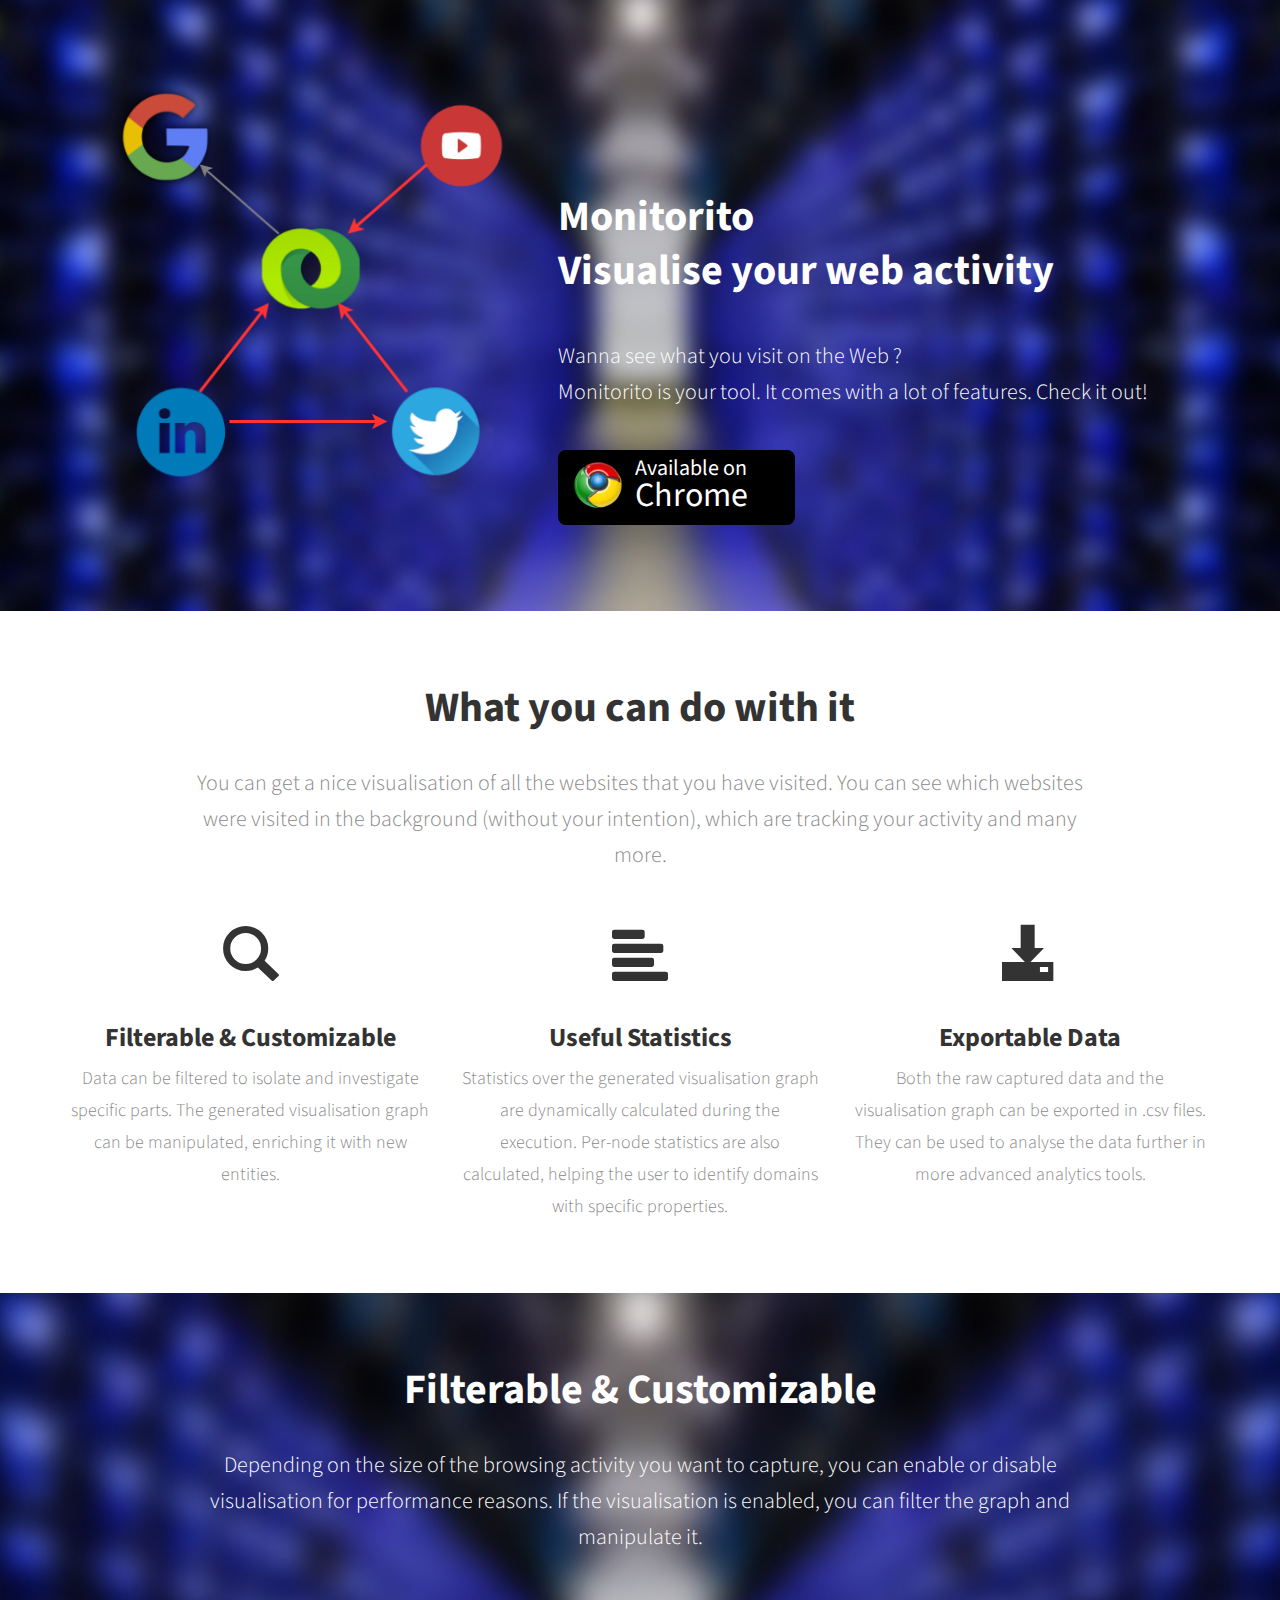
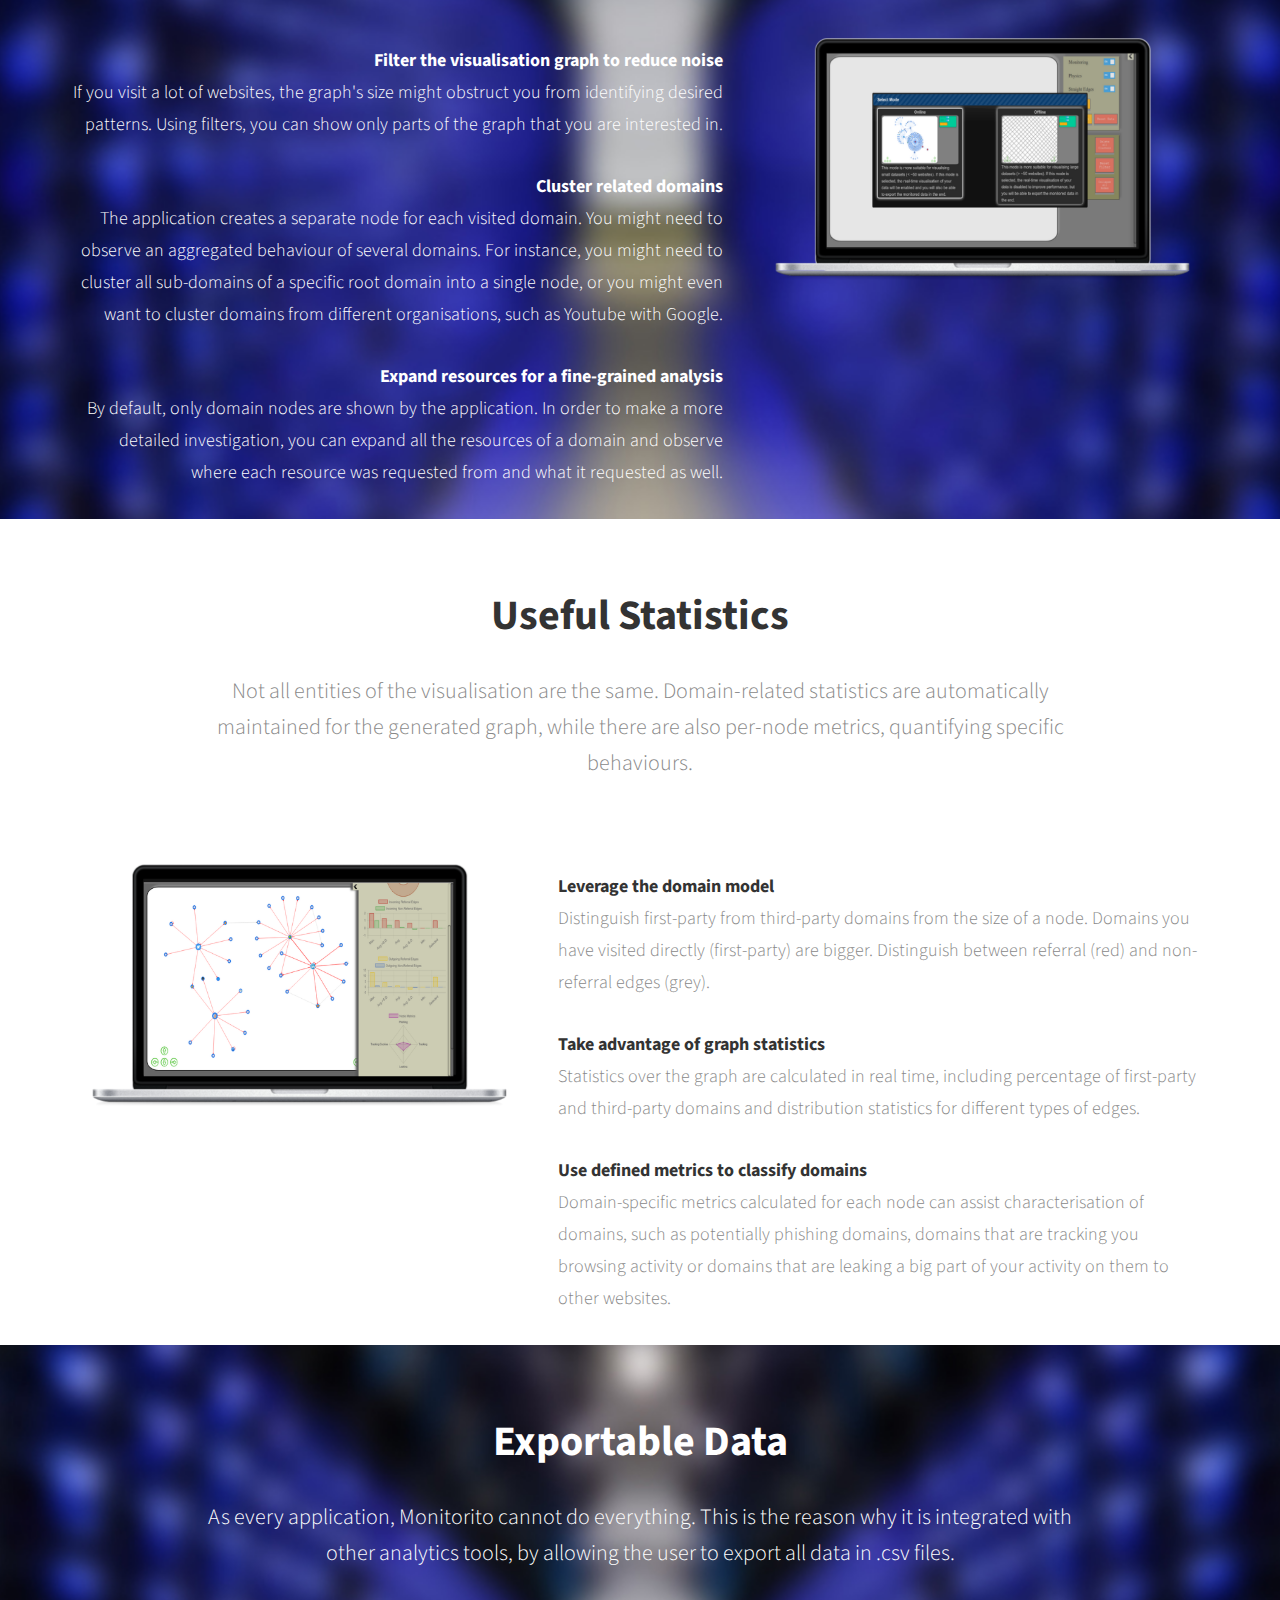
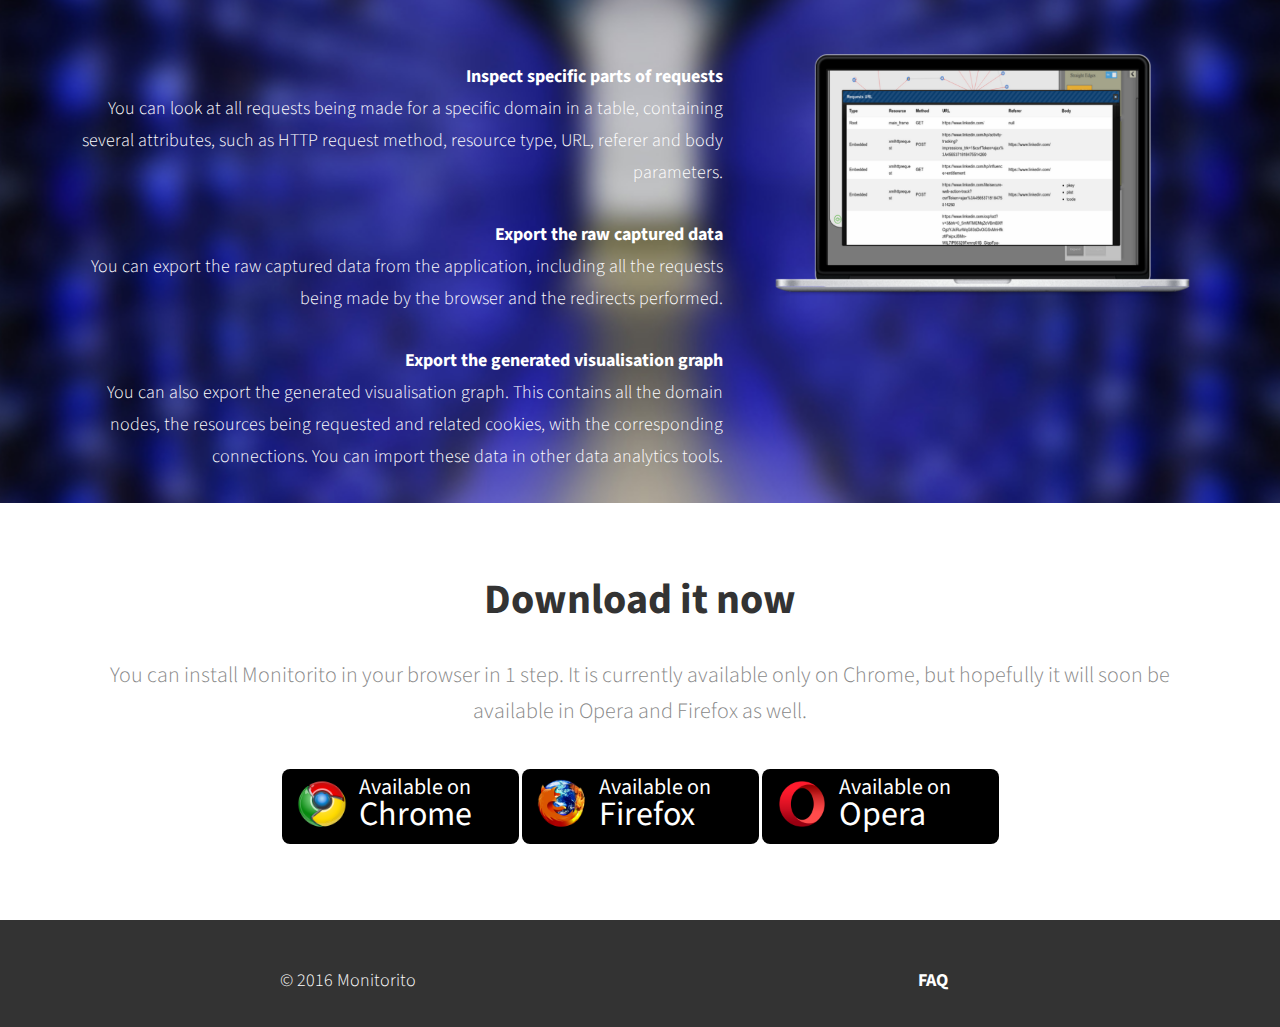
==== index.html @ 59b2a0a4 "Added firefox link and more FAQs" ====
<!DOCTYPE html>
<html lang="en">

    <head>

        <meta charset="utf-8">
        <meta http-equiv="X-UA-Compatible" content="IE=edge">
        <meta name="viewport" content="width=device-width, initial-scale=1">
        <title>Monitorito - Visualise your web activity</title>

        <!-- CSS -->
        <link rel="stylesheet" href="https://fonts.googleapis.com/css?family=Source+Sans+Pro:300,400,700,300italic,400italic,700italic">
        <link rel="stylesheet" href="assets/bootstrap/css/bootstrap.min.css">
        <link rel="stylesheet" href="assets/font-awesome/css/font-awesome.min.css">
        <link rel="stylesheet" href="assets/css/buttons.css">
        <link rel="stylesheet" href="assets/css/style.css">
        <link rel="stylesheet" href="assets/css/media-queries.css">

        <!-- HTML5 Shim and Respond.js IE8 support of HTML5 elements and media queries -->
        <!-- WARNING: Respond.js doesn't work if you view the page via file:// -->
        <!--[if lt IE 9]>
            <script src="https://oss.maxcdn.com/libs/html5shiv/3.7.0/html5shiv.js"></script>
            <script src="https://oss.maxcdn.com/libs/respond.js/1.4.2/respond.min.js"></script>
        <![endif]-->

        <!-- Favicon and touch icons -->
        <link rel="shortcut icon" href="assets/ico/favicon.png">
        <link rel="apple-touch-icon-precomposed" sizes="144x144" href="assets/ico/apple-touch-icon-144-precomposed.png">
        <link rel="apple-touch-icon-precomposed" sizes="114x114" href="assets/ico/apple-touch-icon-114-precomposed.png">
        <link rel="apple-touch-icon-precomposed" sizes="72x72" href="assets/ico/apple-touch-icon-72-precomposed.png">
        <link rel="apple-touch-icon-precomposed" href="assets/ico/apple-touch-icon-57-precomposed.png">

    </head>

    <body>
        <div class="top-content">
            <div class="inner-bg">
                <div class="container">
                    <div class="row">
                    	<div class="col-sm-5 phone">
                        	<img src="assets/img/graph.png" alt="">
                        </div>
                        <div class="col-sm-7 text">
                            <h1>Monitorito<br>Visualise your web activity</h1>
                            <div class="description">
                            	Wanna see what you visit on the Web ? <br> 
                            	Monitorito is your tool. It comes with a lot of features. Check it out!
                            </div>
                            <div class="top-button">
                            	<a class="button-1" href="https://chrome.google.com/webstore/detail/monitorito/cpnoiekgkadngaefmiiomndachemdcde">
                            		<span class="button-1-left browser-img">
                            			<img src="assets/img/chrome.png"></img>
                            		</span>
                            		<span class="button-1-right">
                            			<span class="button-1-right-top">Available on</span>
                            			<span class="button-1-right-bottom">Chrome</span>
                            		</span>
                            	</a>
                            </div>
                        </div>
                    </div>
                </div>
            </div>
        </div>
        
        <div class="features-container">
	        <div class="container">
	            <div class="row">
	                <div class="col-sm-12 features">
	                    <h2>What you can do with it</h2>
	                    <p>
	                    	You can get a nice visualisation of all the websites that you have visited. You can see which websites were visited in the background (without your intention), which are tracking your activity and many more. 
	                    </p>
	                </div>
	            </div>
	            <div class="row">
	                <div class="col-sm-4 features-box-1">
	                	<div class="features-box-1-icon">
	                		<i class="glyphicon glyphicon-search"></i>
	                	</div>
	                    <h3>Filterable &amp; Customizable</h3>
	                    <p>
	                    	Data can be filtered to isolate and investigate specific parts. The generated visualisation graph can be manipulated, enriching it with new entities.
	                    </p>
	                </div>
	                <div class="col-sm-4 features-box-1">
	                	<div class="features-box-1-icon">
	                		<i class="glyphicon glyphicon-align-left"></i>
	                	</div>
	                    <h3>Useful Statistics</h3>
	                    <p>
	                    	Statistics over the generated visualisation graph are dynamically calculated during the execution. Per-node statistics are also calculated, helping the user to identify domains with specific properties.
	                    </p>
	                </div>
	                <div class="col-sm-4 features-box-1">
	                	<div class="features-box-1-icon">
	                		<i class="glyphicon glyphicon-download-alt"></i>
	                	</div>
	                    <h3>Exportable Data</h3>
	                    <p>
	                    	Both the raw captured data and the visualisation graph can be exported in .csv files. They can be used to analyse the data further in more advanced analytics tools.
	                    </p>
	                </div>
	            </div>
	        </div>
        </div>
        
        <div class="single-feature-container single-feature-bg">
	        <div class="container">
	            <div class="row">
	                <div class="col-sm-12 single-feature-text">
	                    <h2>Filterable &amp; Customizable</h2>
	                    <p>
	                    	Depending on the size of the browsing activity you want to capture, you can enable or disable visualisation for performance reasons. If the visualisation is enabled, you can filter the graph and manipulate it.
	                    </p>
	                </div>
	            </div>
	            <div class="row">
	            	<div class="col-sm-7 single-feature-img-description">
	                    <p>
	                    	<strong>Filter the visualisation graph to reduce noise</strong> <br>
	                    	If you visit a lot of websites, the graph's size might obstruct you from identifying desired patterns. Using filters, you can show only parts of the graph that you are interested in.
	                    </p>
	                    <p>
	                    	<strong>Cluster related domains</strong> <br>
	                    	The application creates a separate node for each visited domain. You might need to observe an aggregated behaviour of several domains. For instance, you might need to cluster all sub-domains of a specific root domain into a single node, or you might even want to cluster domains from different organisations, such as Youtube with Google. 
	                    </p>
	                    <p>
	                    	<strong>Expand resources for a fine-grained analysis</strong> <br>
	                    	By default, only domain nodes are shown by the application. In order to make a more detailed investigation, you can expand all the resources of a domain and observe where each resource was requested from and what it requested as well.
	                    </p>
	                </div>
	                <div class="col-sm-5 single-feature-img">
	                    <img src="assets/img/photo1.png" alt="">
	                </div>
	            </div>
	        </div>
        </div>
        
        <div class="single-feature-container single-feature-no-bg">
	        <div class="container">
	            <div class="row">
	                <div class="col-sm-12 single-feature-text">
	                    <h2>Useful Statistics</h2>
	                    <p>
	                    	Not all entities of the visualisation are the same. Domain-related statistics are automatically maintained for the generated graph, while there are also per-node metrics, quantifying specific behaviours.
	                    </p>
	                </div>
	            </div>
	            <div class="row">
	                <div class="col-sm-5 single-feature-img">
	                    <img src="assets/img/photo2.png" alt="">
	                </div>
	                <div class="col-sm-7 single-feature-img-description">
	                    <p>
	                    	<strong>Leverage the domain model</strong> <br>
	                    	Distinguish first-party from third-party domains from the size of a node. Domains you have visited directly (first-party) are bigger. Distinguish between referral (red) and non-referral edges (grey).
	                    </p>
	                    <p>
	                    	<strong>Take advantage of graph statistics</strong> <br>
	                    	Statistics over the graph are calculated in real time, including percentage of first-party and third-party domains and distribution statistics for different types of edges.
	                    </p>
	                    <p>
	                    	<strong>Use defined metrics to classify domains</strong> <br>
	                    	Domain-specific metrics calculated for each node can assist characterisation of domains, such as potentially phishing domains, domains that are tracking you browsing activity or domains that are leaking a big part of your activity on them to other websites.
	                    </p>
	                </div>
	            </div>
	        </div>
        </div>
        
        <div class="single-feature-container single-feature-bg">
	        <div class="container">
	            <div class="row">
	                <div class="col-sm-12 single-feature-text">
	                    <h2>Exportable Data</h2>
	                    <p>
	                    	As every application, Monitorito cannot do everything. This is the reason why it is integrated with other analytics tools, by allowing the user to export all data in .csv files.
	                    </p>
	                </div>
	            </div>
	            <div class="row">
	            	<div class="col-sm-7 single-feature-img-description">
	                    <p>
	                    	<strong>Inspect specific parts of requests</strong> <br>
	                    	You can look at all requests being made for a specific domain in a table, containing several attributes, such as HTTP request method, resource type, URL, referer and body parameters.
	                    </p>
	                    <p>
	                    	<strong>Export the raw captured data</strong> <br>
	                    	You can export the raw captured data from the application, including all the requests being made by the browser and the redirects performed.
	                    </p>
	                    <p>
	                    	<strong>Export the generated visualisation graph</strong> <br>
	                    	You can also export the generated visualisation graph. This contains all the domain nodes, the resources being requested and related cookies, with the corresponding connections. You can import these data in other data analytics tools.
	                    </p>
	                </div>
	                <div class="col-sm-5 single-feature-img">
	                    <img src="assets/img/photo3.png" alt="">
	                </div>
	            </div>
	        </div>
        </div>
        
        <div class="call-to-action-container">
	        <div class="container">
	            <div class="row">
	                <div class="col-sm-12 call-to-action-text">
	                    <h2>Download it now</h2>
	                    <p>
	                    	You can install Monitorito in your browser in 1 step. It is currently available only on Chrome, but hopefully it will soon be available in Opera and Firefox as well.
	                    </p>
	                    <div class="call-to-action-button">
                            <a class="button-1" href="https://chrome.google.com/webstore/detail/monitorito/cpnoiekgkadngaefmiiomndachemdcde">
                            	<span class="button-1-left browser-img">
                            		<img src="assets/img/chrome.png"></img>
                            	</span>
                            	<span class="button-1-right">
                            		<span class="button-1-right-top">Available on</span>
                            		<span class="button-1-right-bottom">Chrome</span>
                            	</span>
                            </a>
                            <a class="button-1" href="https://addons.mozilla.org/en-US/firefox/addon/monitorito/">
                            	<span class="button-1-left browser-img">
                            		<img src="assets/img/firefox.png"></img>
                            	</span>
                            	<span class="button-1-right">
                            		<span class="button-1-right-top">Available on</span>
                            		<span class="button-1-right-bottom">Firefox</span>
                            	</span>
                            </a>
                            <a class="button-1" href="#">
                            	<span class="button-1-left browser-img">
                            		<img src="assets/img/opera.png"></img>
                            	</span>
                            	<span class="button-1-right">
                            		<span class="button-1-right-top">Available on</span>
                            		<span class="button-1-right-bottom">Opera</span>
                            	</span>
                            </a>
                        </div>
	                </div>
	            </div>
	        </div>
        </div>
        
        <footer>
	        <div class="container">
	            <div class="row">
	                <div class="col-sm-6">
	                    <div class="footer-copyright">
	                    	&copy; 2016 Monitorito
	                    </div>
	                </div>
	                <div class="col-sm-6">
	                    <div class="footer-copyright" id="faq">
	                    	<a href="faq.html">FAQ</a>
	                    </div>
	                </div>
	            </div>
	        </div>
        </footer>
        

        <script src="assets/js/jquery-2.1.1.js"></script>
        <script src="assets/js/jquery.backstretch.min.js"></script>
        <script src="assets/js/retina-1.1.0.min.js"></script>
        <script src="assets/js/scripts.js"></script>
    </body>
</html>
---- assets/css/buttons.css ----
.button-1 {
	display: inline-block;
	height: 75px;
	margin: 0;
    padding: 0 0 0 15px;
    background: #000;
    font-size: 22px;
    line-height: 22px;
    color: #fff;
    text-align: left;
    -moz-border-radius: 8px;
    -webkit-border-radius: 8px;
    border-radius: 8px;
}

.button-1:hover {
	background: #000;
	background: rgba(0, 0, 0, 0.5);
	color: #fff;
}

.button-1 .button-1-left {
	float: left;
}

.button-1 .button-1-left i {
	font-size: 75px;
	vertical-align: middle;
}

.button-1 .button-1-right {
	float: left;
	width: 160px;
	margin: 7px 0 0 12px;
}

.button-1 .button-1-right .button-1-right-top, 
.button-1 .button-1-right .button-1-right-bottom {
	float: left;
	width: 100%;
	font-weight: 400;
}

.button-1 .button-1-right .button-1-right-bottom {
	font-size: 34px;
	line-height: 34px;
}


/***** Social icons *****/

.social {
	display: inline-block;
	width: 42px;
	height: 42px;
	margin: 5px;
    padding: 11px 0 0 0;
    font-size: 20px;
    line-height: 20px;
    color: #fff;
    -moz-border-radius: 4px;
    -webkit-border-radius: 4px;
    border-radius: 4px;
}
.social:hover { color: #fff; background: #888; }

.social-facebook { background: #6686b7; }
.social-twitter { background: #54c0dd; }
.social-pinterest { background: #ff5e63; }

/*****	Misc  *****/

.browser-img {
	width: 50px;
	height: 50px;
	margin-top: 10px;
}
---- assets/css/style.css ----
body {
    background: #fff;
    font-family: 'Source Sans Pro', sans-serif;
    font-weight: 300;
}

strong { font-weight: 700; }

a, a:hover, a:focus {
	color: #888;
	text-decoration: none;
    -o-transition: all .3s;
    -moz-transition: all .3s;
    -webkit-transition: all .3s;
    -ms-transition: all .3s;
    transition: all .3s;
}

h1, h2 {
	margin-top: 10px;
	font-size: 42px;
    font-weight: 700;
    line-height: 54px;
}

img { max-width: 100%; }

::-moz-selection { background: #b44e4a; color: #fff; text-shadow: none; }
::selection { background: #b44e4a; color: #fff; text-shadow: none; }


/***** Top content *****/

.top-content {
    margin: 0 auto;
    text-align: left;
    color: #fff;
}

.inner-bg {
    padding: 80px 0;
}

.top-content .phone {
	text-align: center;
}

.top-content .text {
	padding-top: 100px;
}

.top-content .description {
	margin: 40px 0 10px 0;
    font-size: 22px;
    line-height: 36px;
}

.top-content .top-button {
	margin-top: 40px;
}


/***** Features *****/

.features-container {
    margin: 0 auto;
    padding-bottom: 60px;
    color: #888;
    text-align: center;
}

.features {
    margin-top: 60px;
    padding-bottom: 10px;
}

.features h2 {
    color: #333;
}

.features p {
	margin-top: 30px;
	padding: 0 120px;
    font-size: 22px;
    line-height: 36px;
}

.features-box-1 {
	margin-top: 30px;
}

.features-box-1 h3 {
	font-size: 26px;
    font-weight: 700;
    color: #333;
    line-height: 30px;
}

.features-box-1 p {
	font-size: 18px;
    line-height: 32px;
}

.features-box-1 .features-box-1-icon {
    margin: 0 auto;
    font-size: 56px;
    color: #333;
}


/***** Single feature *****/

.single-feature-container {
    margin: 0 auto;
    text-align: center;
}

.single-feature-text {
    margin-top: 60px;
    padding-bottom: 10px;
}

.single-feature-text p {
	margin-top: 30px;
	padding: 0 120px;
    font-size: 22px;
    line-height: 36px;
}

.single-feature-img {
	margin-top: 30px;
}

.single-feature-img-description {
	margin-top: 70px;
	font-size: 18px;
    line-height: 32px;
	text-align: right;
}

.single-feature-img-description p {
	margin-bottom: 30px;
}

.single-feature-bg {
	color: #fff;
}

.single-feature-no-bg {
	color: #888;
}

.single-feature-no-bg h2 {
	color: #333;
}

.single-feature-no-bg .single-feature-img-description {
	text-align: left;
}

.single-feature-no-bg .single-feature-img-description strong { color: #333; }


/***** Call to action *****/

.call-to-action-container {
    margin: 0 auto;
    padding-bottom: 60px;
    color: #888;
    text-align: center;
}

.call-to-action-text {
    margin-top: 60px;
    padding-bottom: 10px;
}

.call-to-action-text h2 {
	color: #333;
}

.call-to-action-text p {
	margin-top: 30px;
    font-size: 22px;
    line-height: 36px;
}

.call-to-action-button {
	margin-top: 40px;
}


/***** Footer *****/

footer {
	padding: 30px 0;
	background: #333;
	text-align: center;
}

.footer-copyright {
	margin: 15px 0 0 0;
	font-size: 18px;
    line-height: 32px;
    color: #fff;
}

.footer-copyright a {
	color: #fff;
	border-bottom: 1px dashed #eee;
}
.footer-copyright a:hover { border: 0; }

#faq{
	color: white;
	font-weight:bold;
}

#faq a {
	border: 0px;
}
---- assets/css/media-queries.css ----
@media (min-width: 992px) and (max-width: 1199px) {

}

@media (min-width: 768px) and (max-width: 991px) {

	.top-content .text { padding-top: 25px; }

    .features p, .single-feature-text p { padding: 0; }
    
    .single-feature-img-description { float: none; width: auto; margin-top: 30px; text-align: center; }
    .single-feature-img { float: none; width: auto; margin-top: 50px; text-align: center; }
    
    .single-feature-no-bg { padding-bottom: 40px; }
    .single-feature-no-bg .single-feature-img-description { margin-top: 50px; text-align: center; }
    .single-feature-no-bg .single-feature-img { margin-top: 30px; }

}

@media (max-width: 767px) {
    
    .top-content .text { padding-top: 60px; text-align: center; }

    .top-content h1, .features h2, .single-feature-text h2, .call-to-action-text h2 { font-size: 36px; padding: 0 20px; }

    .top-content .description, .features p, .single-feature-text p, .call-to-action-text p { padding: 0 20px; }
    
    .features-box-1 p { padding: 0 20px; }
    
    .single-feature-img-description { margin-top: 30px; text-align: center; }
    .single-feature-img { margin-top: 50px; text-align: center; }
    .single-feature-img-description p { padding: 0 20px; }
    
    .single-feature-no-bg { padding-bottom: 40px; }
    .single-feature-no-bg .single-feature-img-description { margin-top: 50px; text-align: center; }
    .single-feature-no-bg .single-feature-img { margin-top: 30px; }
    
    .footer-copyright, .footer-social { text-align: center; }
    .footer-copyright { padding: 0 20px; }

}
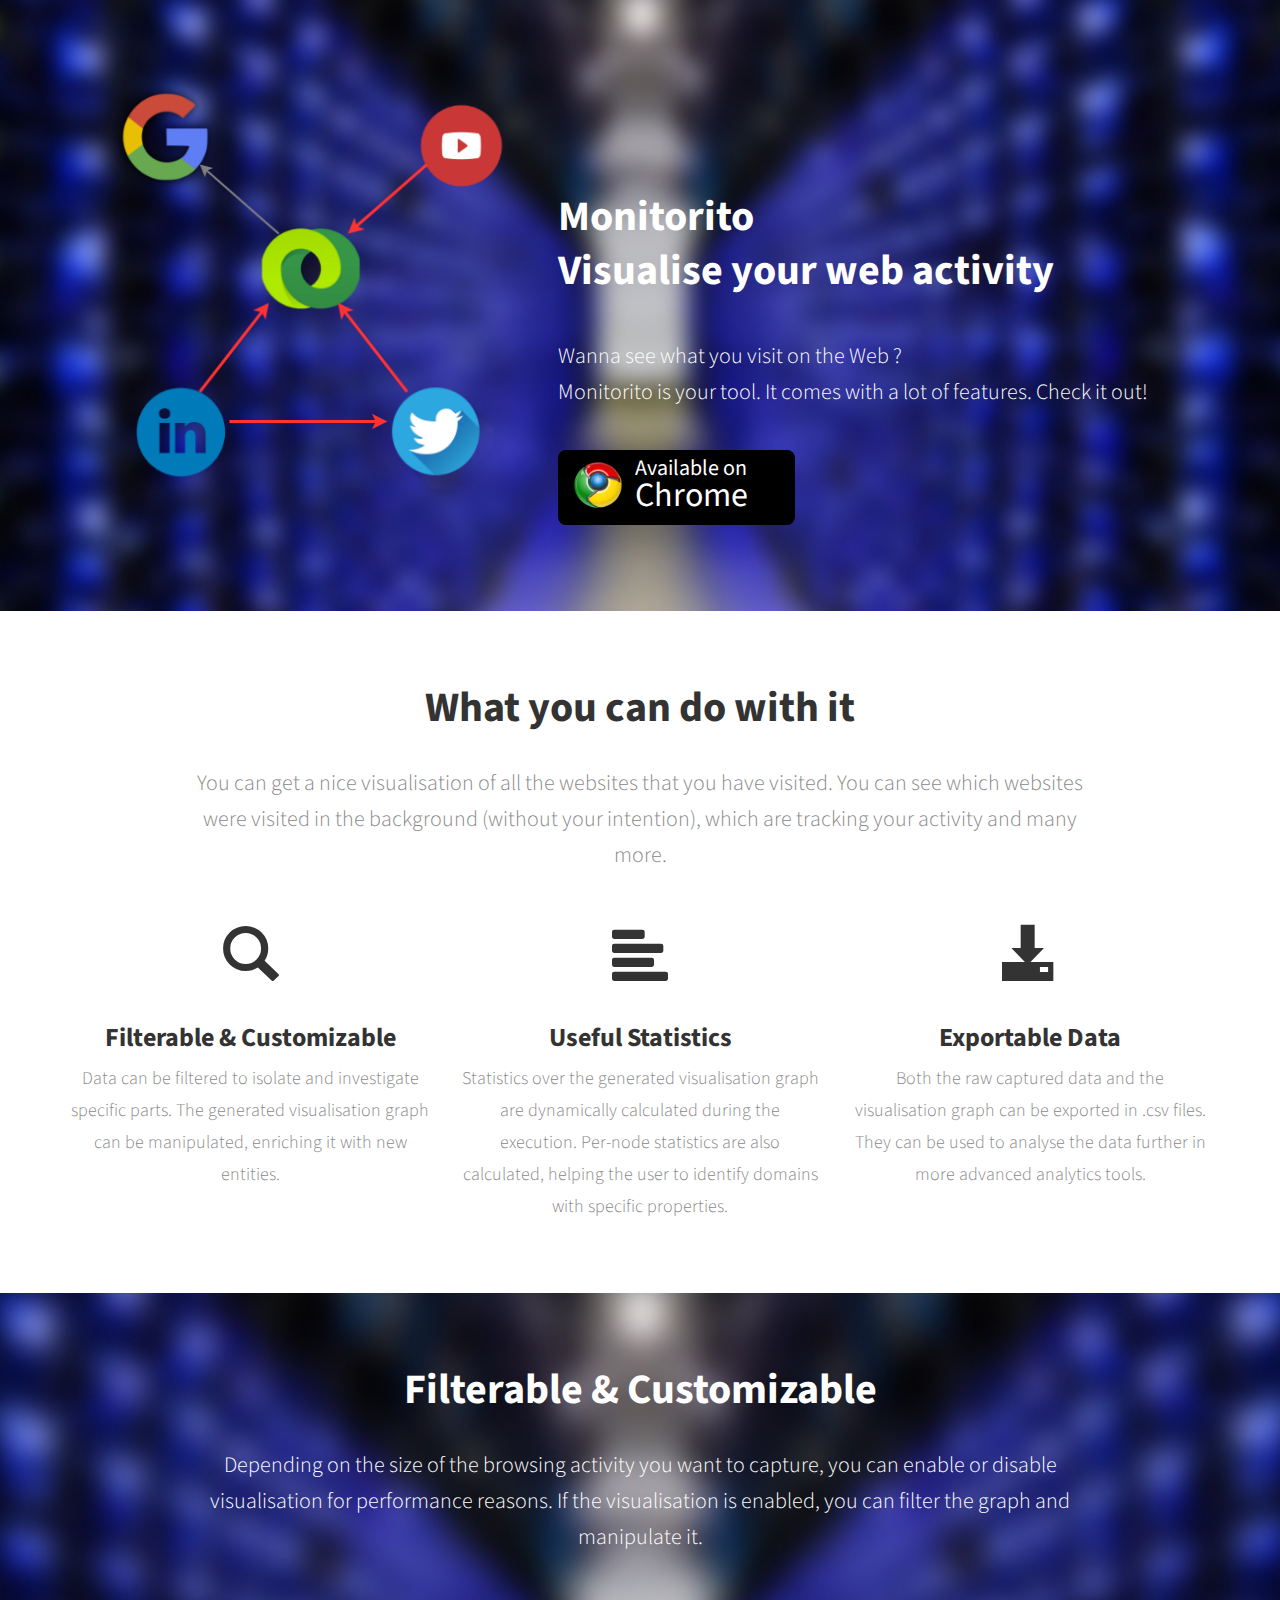
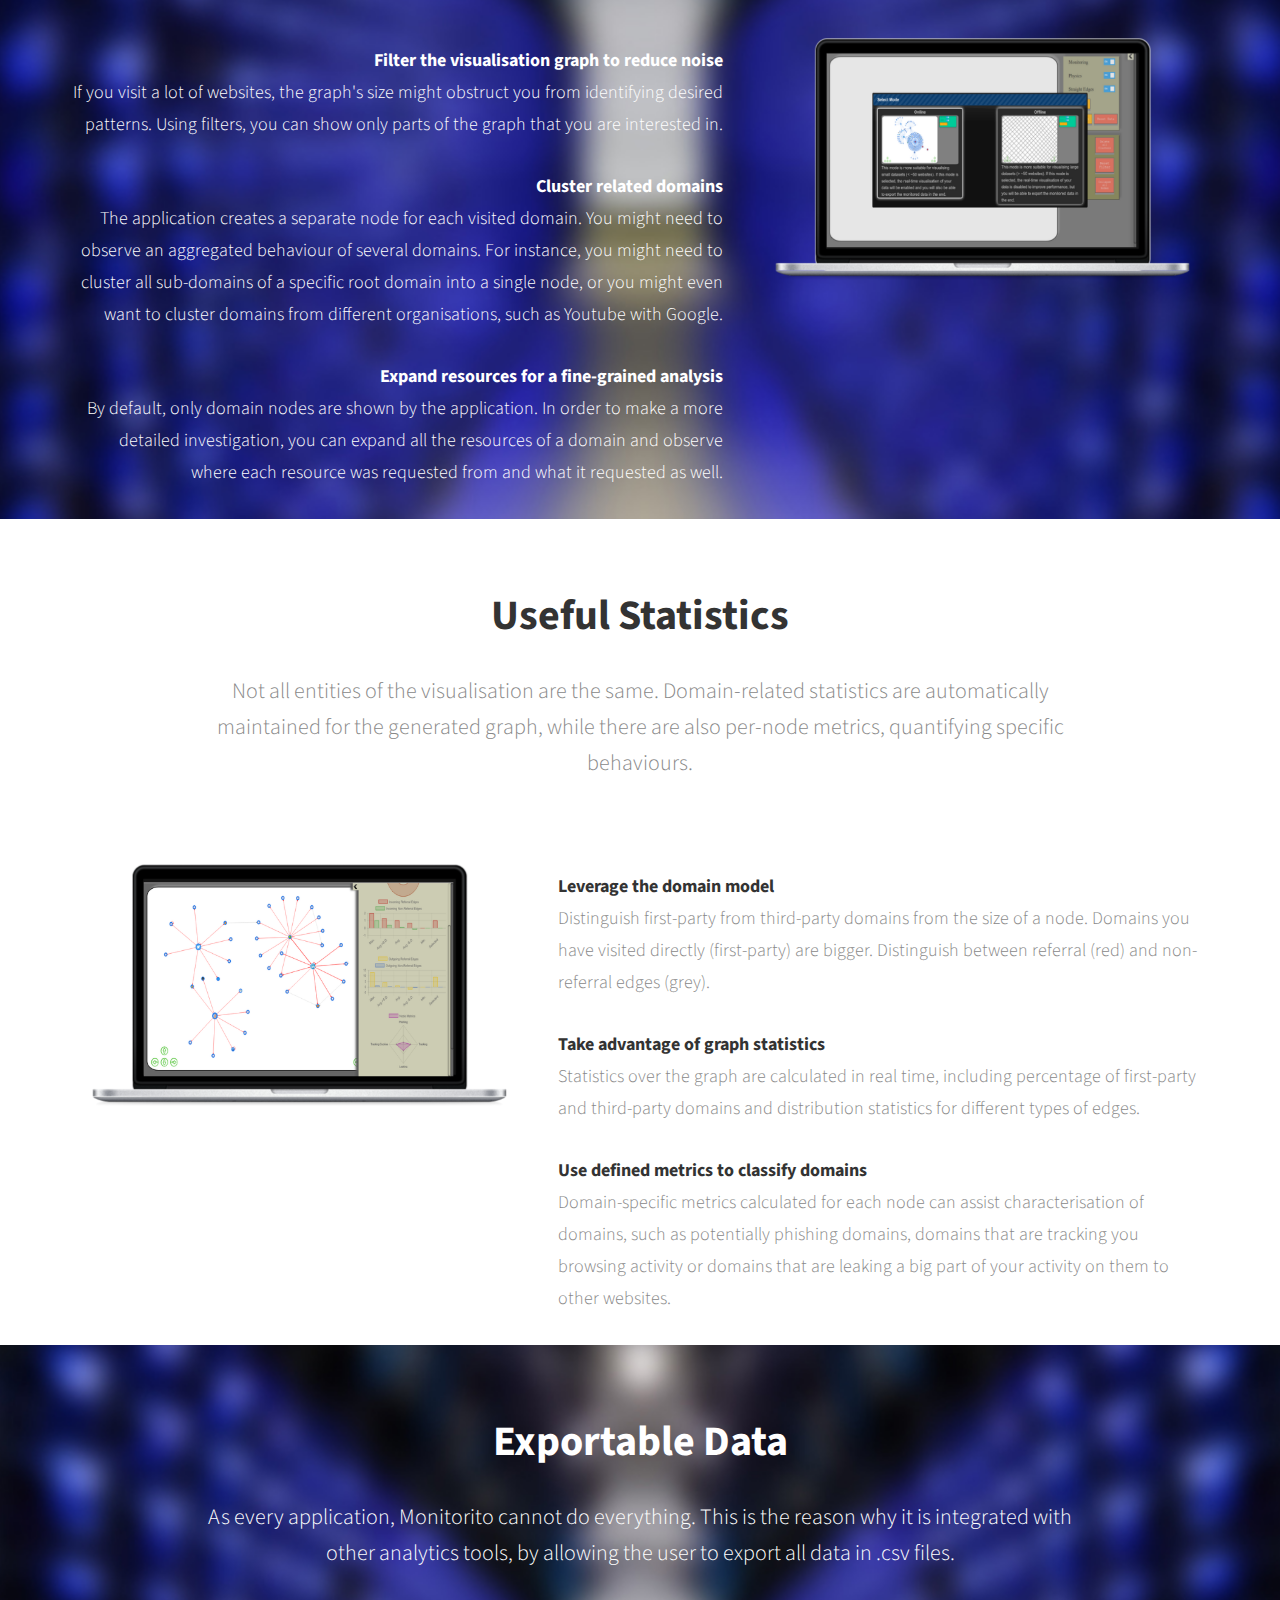
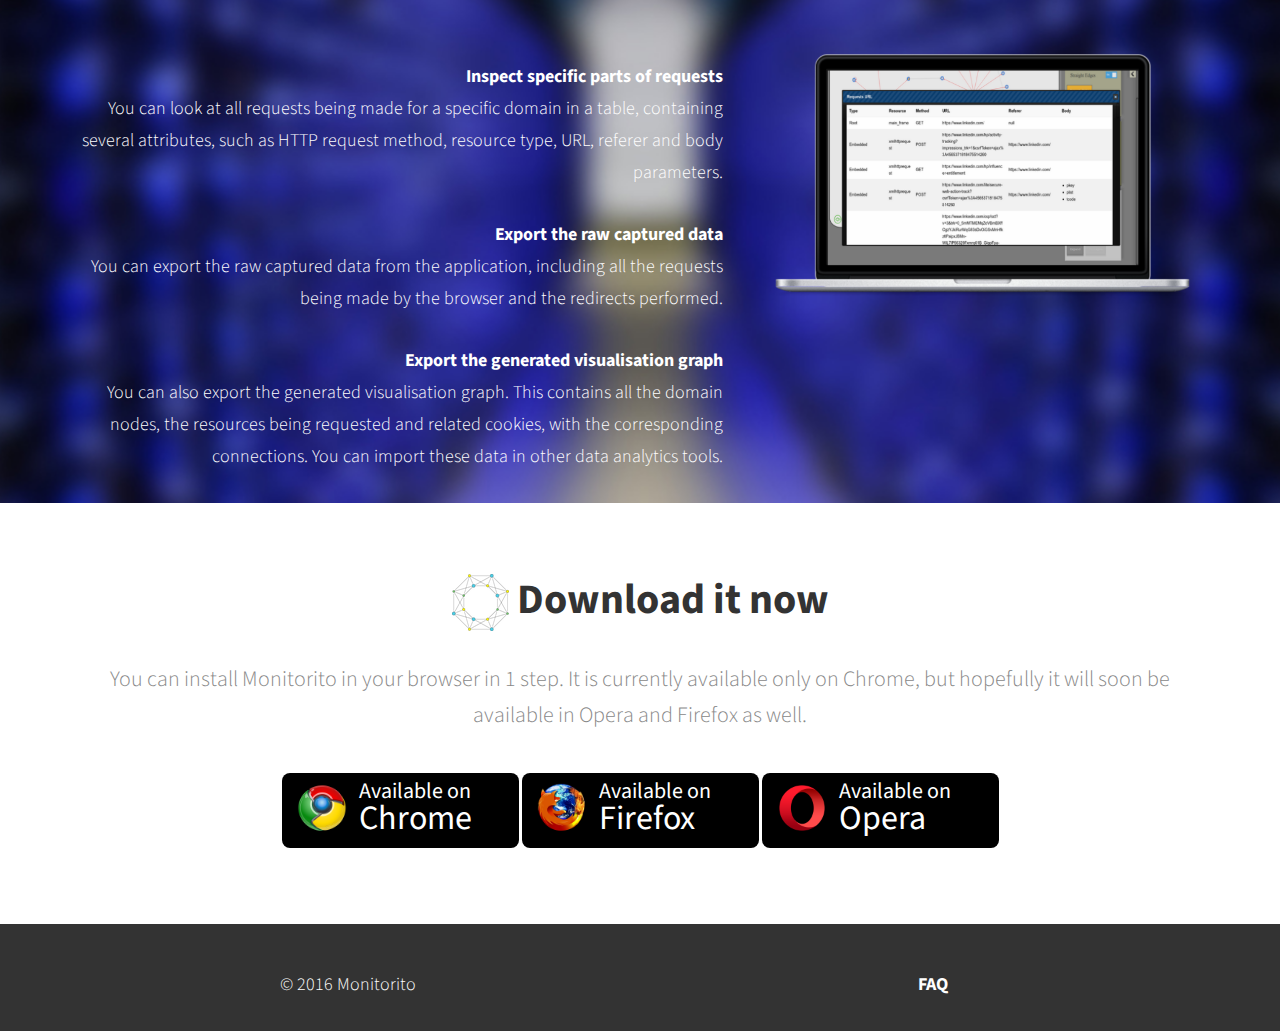
==== commit 8bc69f45: "Added logo" ====
--- a/index.html
+++ b/index.html
@@ -205,7 +205,7 @@
 	        <div class="container">
 	            <div class="row">
 	                <div class="col-sm-12 call-to-action-text">
-	                    <h2>Download it now</h2>
+	                    <h2><img src="assets/ico/apple-touch-icon-57-precomposed.png"></img> Download it now</h2>
 	                    <p>
 	                    	You can install Monitorito in your browser in 1 step. It is currently available only on Chrome, but hopefully it will soon be available in Opera and Firefox as well.
 	                    </p>
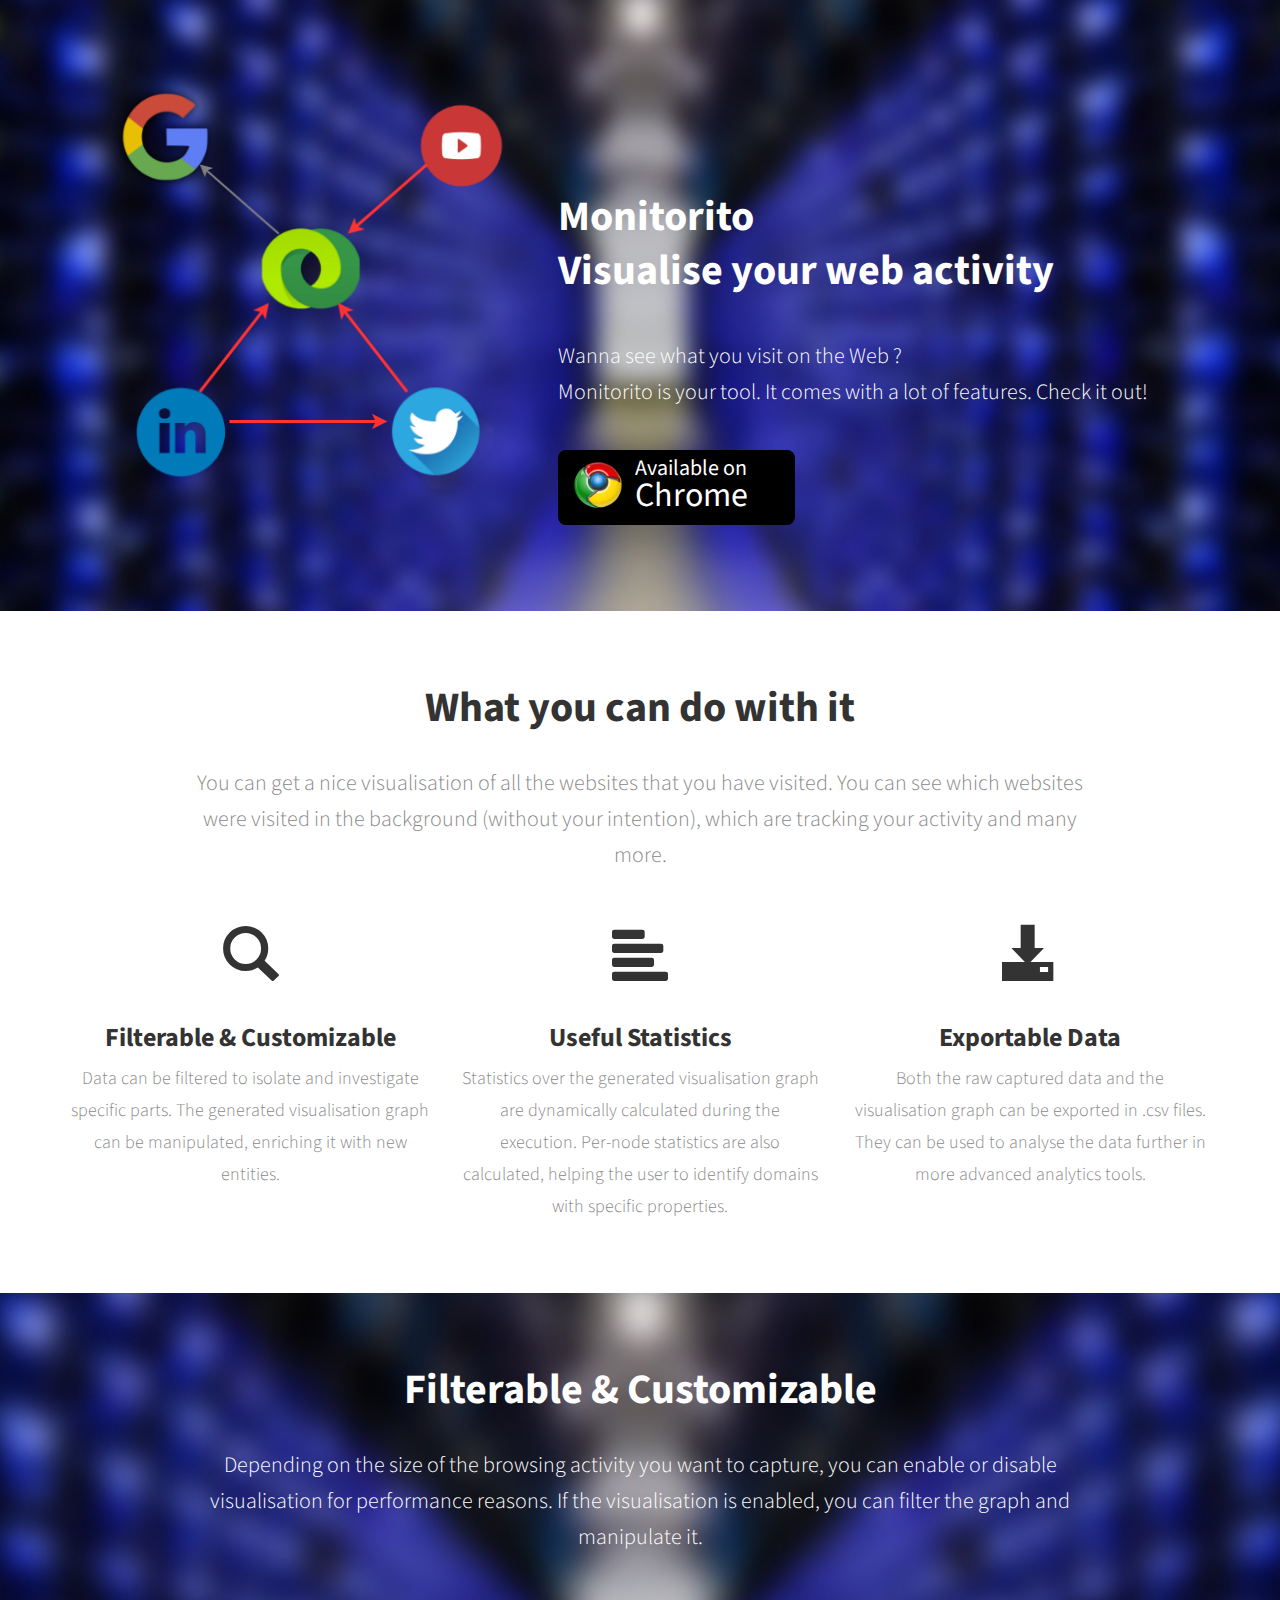
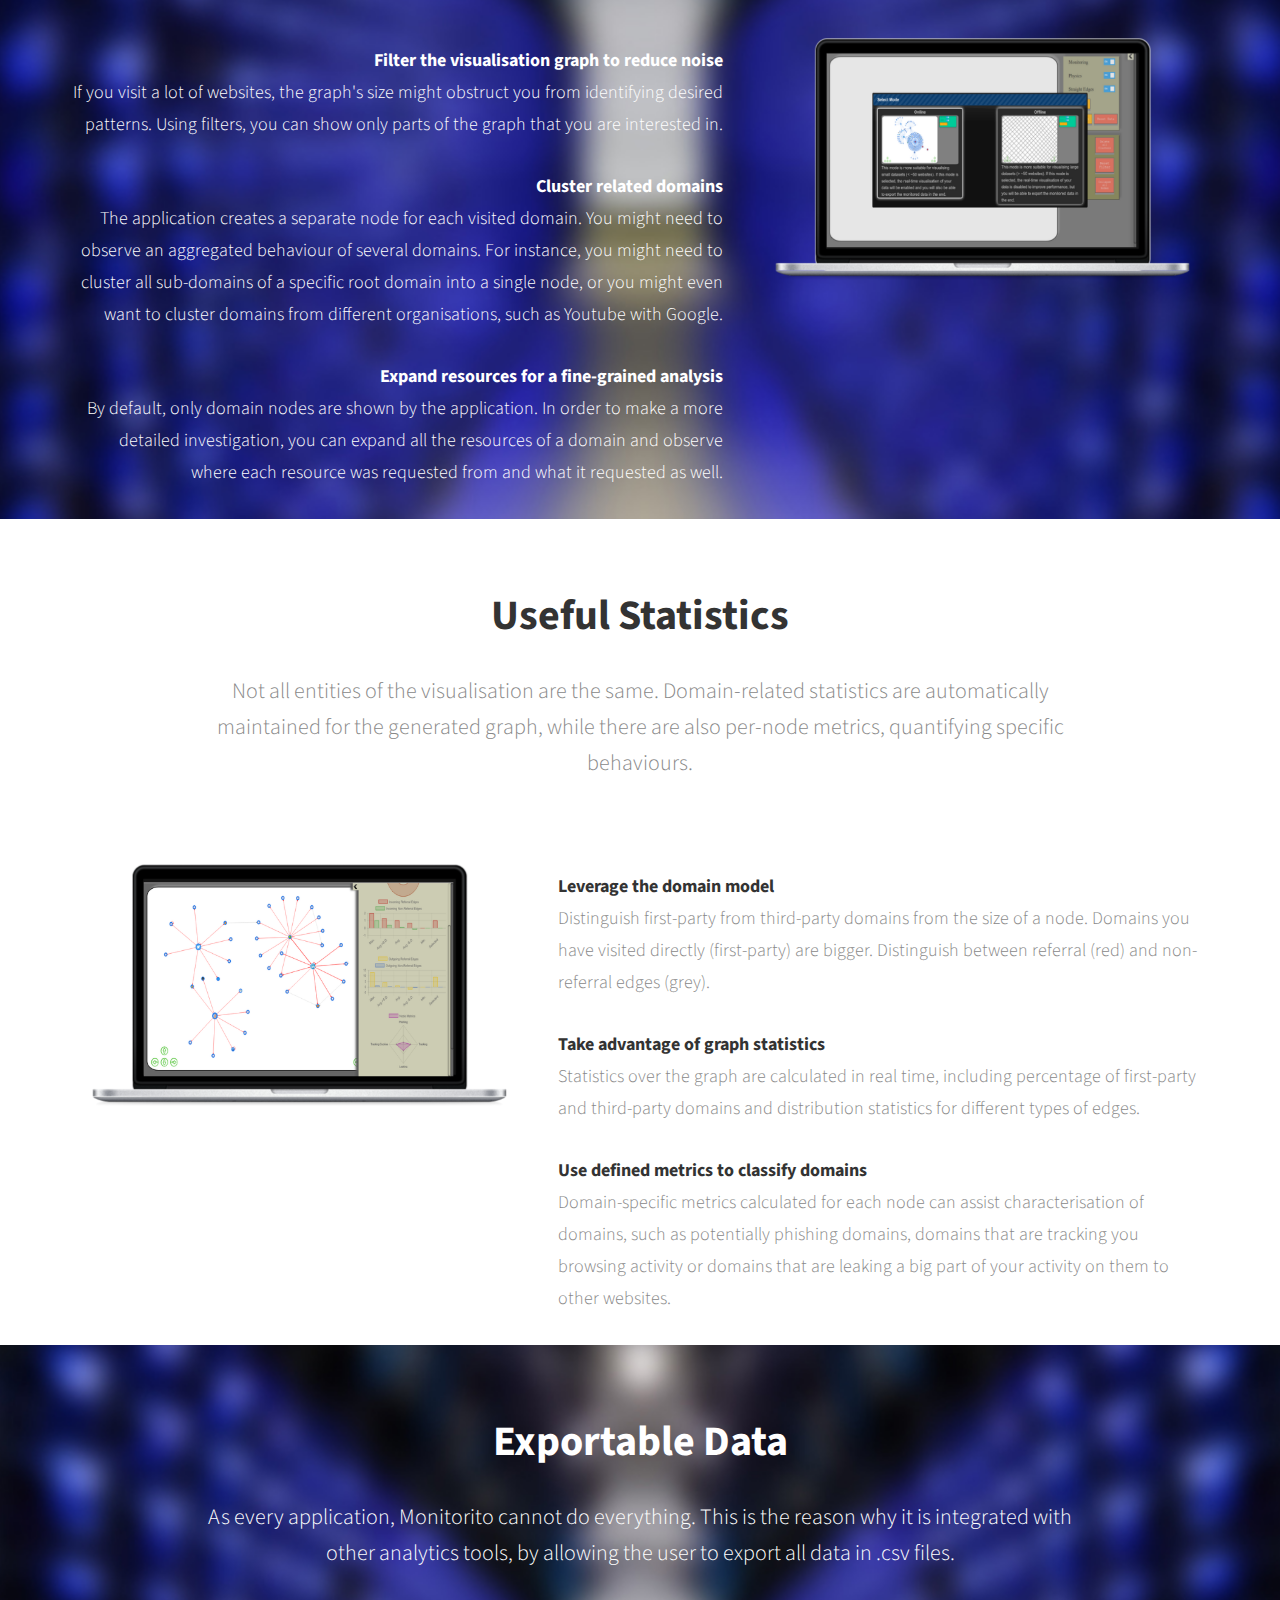
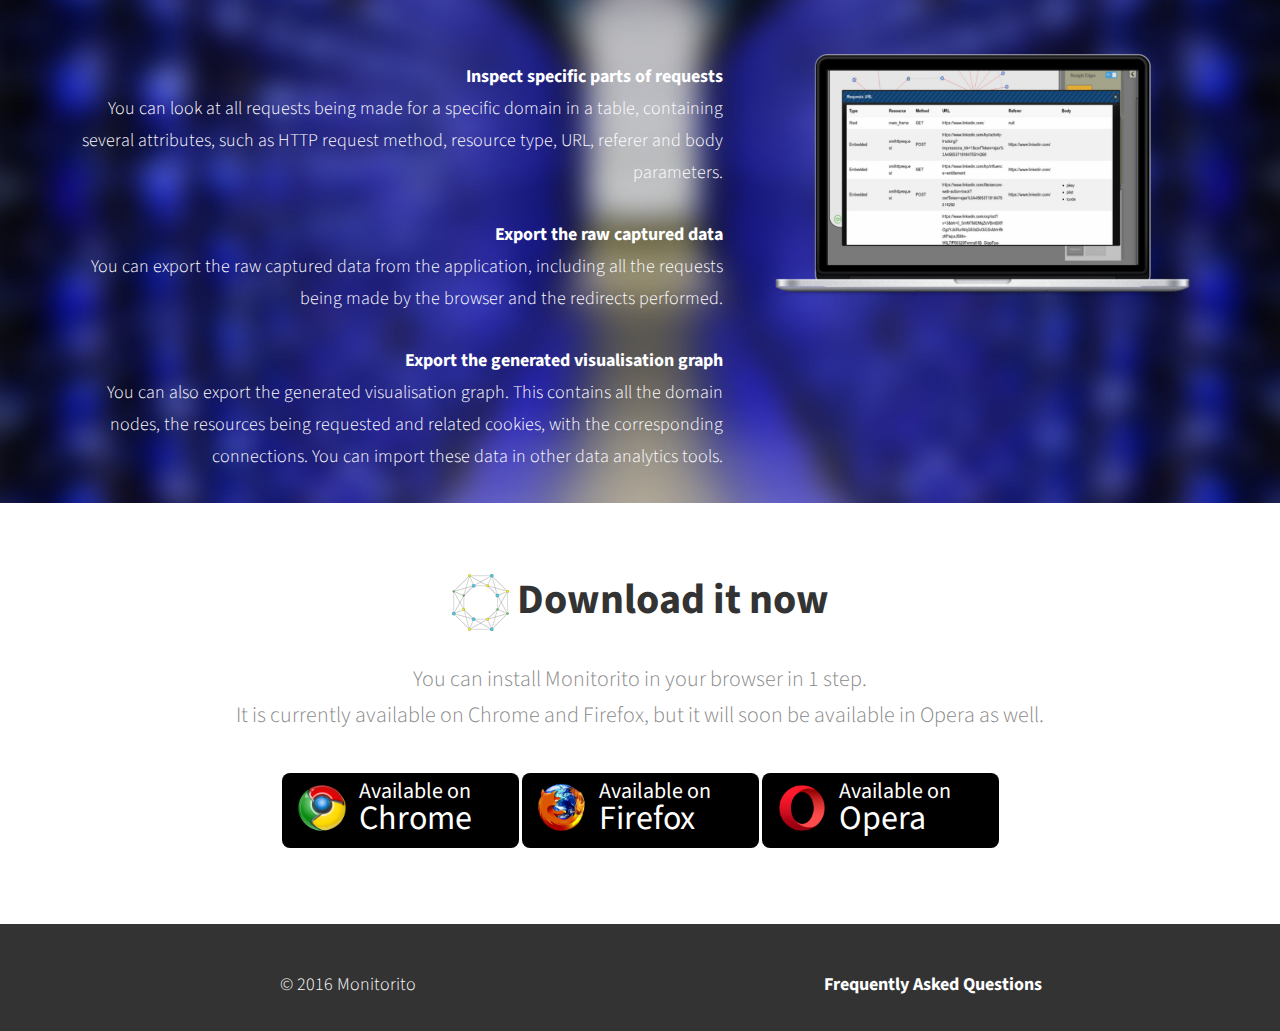
==== commit edf45b10: "updates about availability" ====
--- a/index.html
+++ b/index.html
@@ -207,7 +207,8 @@
 	                <div class="col-sm-12 call-to-action-text">
 	                    <h2><img src="assets/ico/apple-touch-icon-57-precomposed.png"></img> Download it now</h2>
 	                    <p>
-	                    	You can install Monitorito in your browser in 1 step. It is currently available only on Chrome, but hopefully it will soon be available in Opera and Firefox as well.
+	                    	You can install Monitorito in your browser in 1 step. <br>
+	                    	It is currently available on Chrome and Firefox, but it will soon be available in Opera as well.
 	                    </p>
 	                    <div class="call-to-action-button">
                             <a class="button-1" href="https://chrome.google.com/webstore/detail/monitorito/cpnoiekgkadngaefmiiomndachemdcde">
@@ -253,7 +254,7 @@
 	                </div>
 	                <div class="col-sm-6">
 	                    <div class="footer-copyright" id="faq">
-	                    	<a href="faq.html">FAQ</a>
+	                    	<a href="faq.html">Frequently Asked Questions</a>
 	                    </div>
 	                </div>
 	            </div>
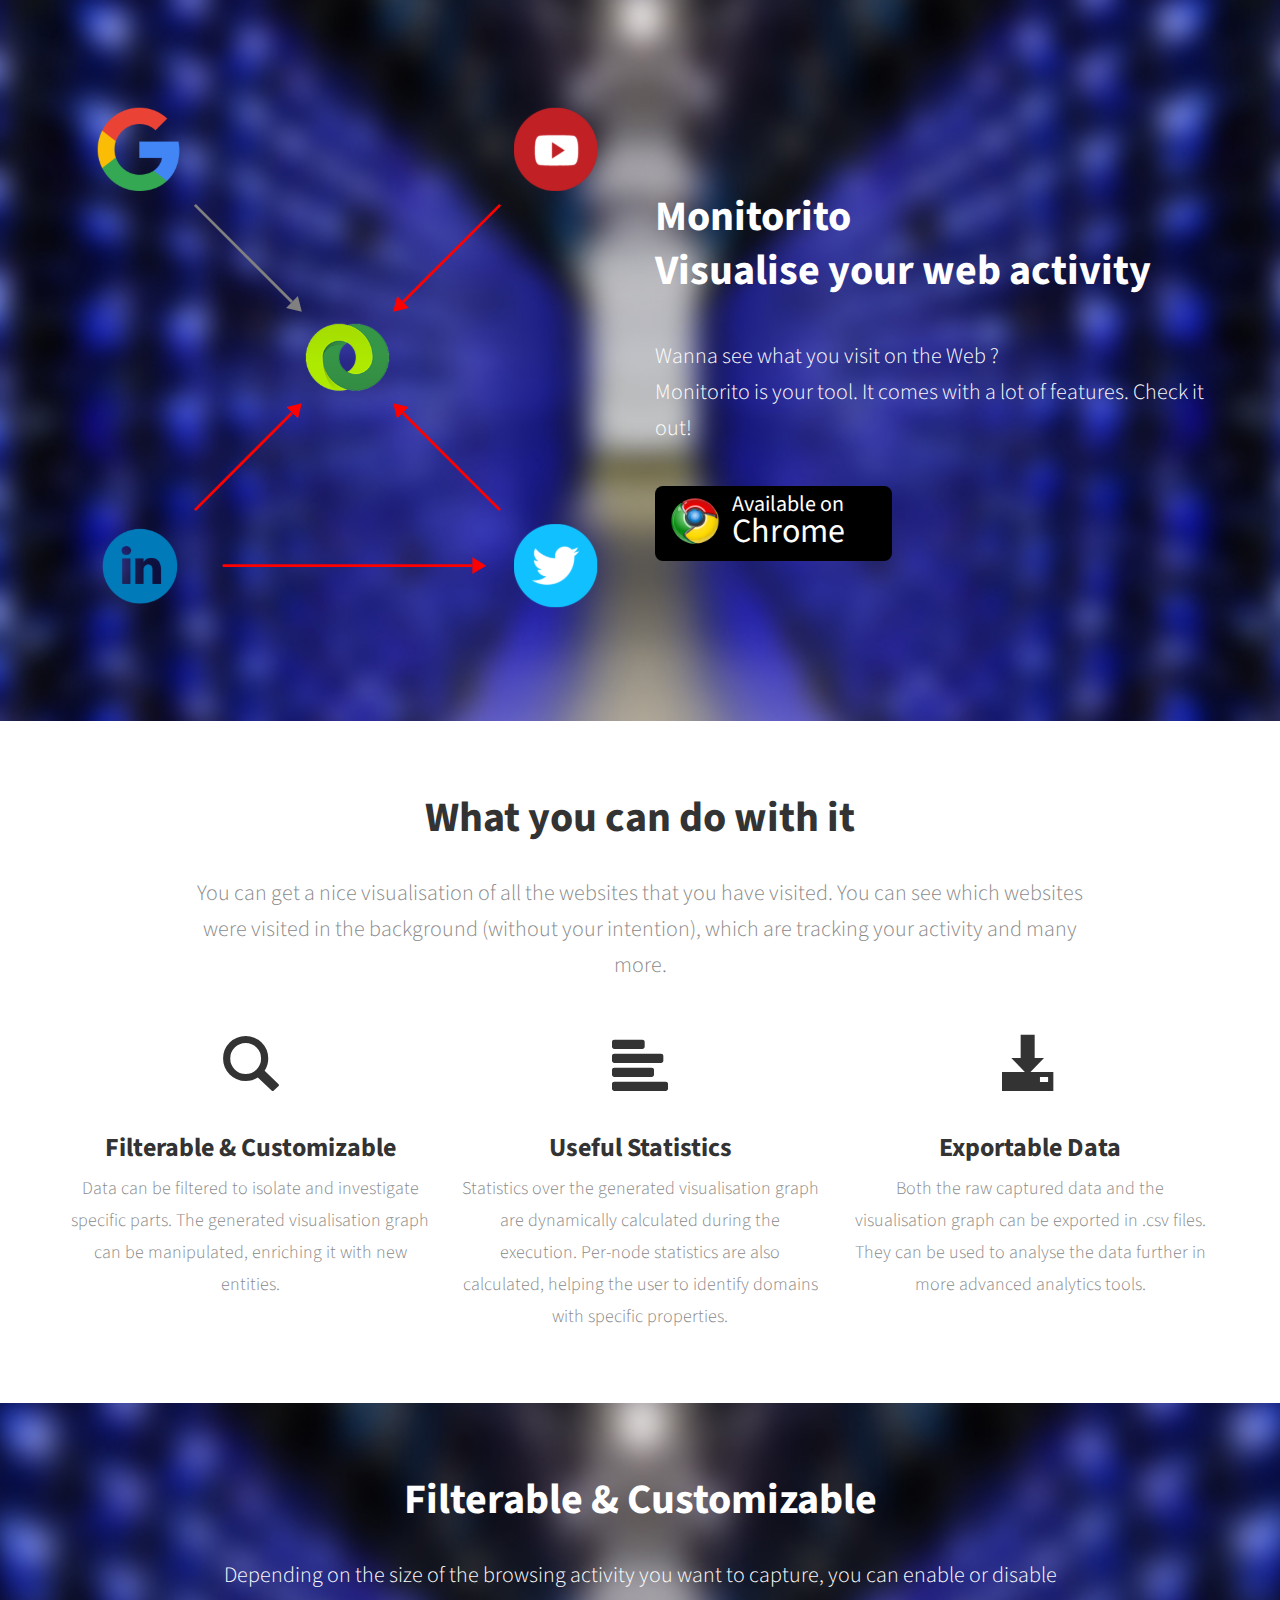
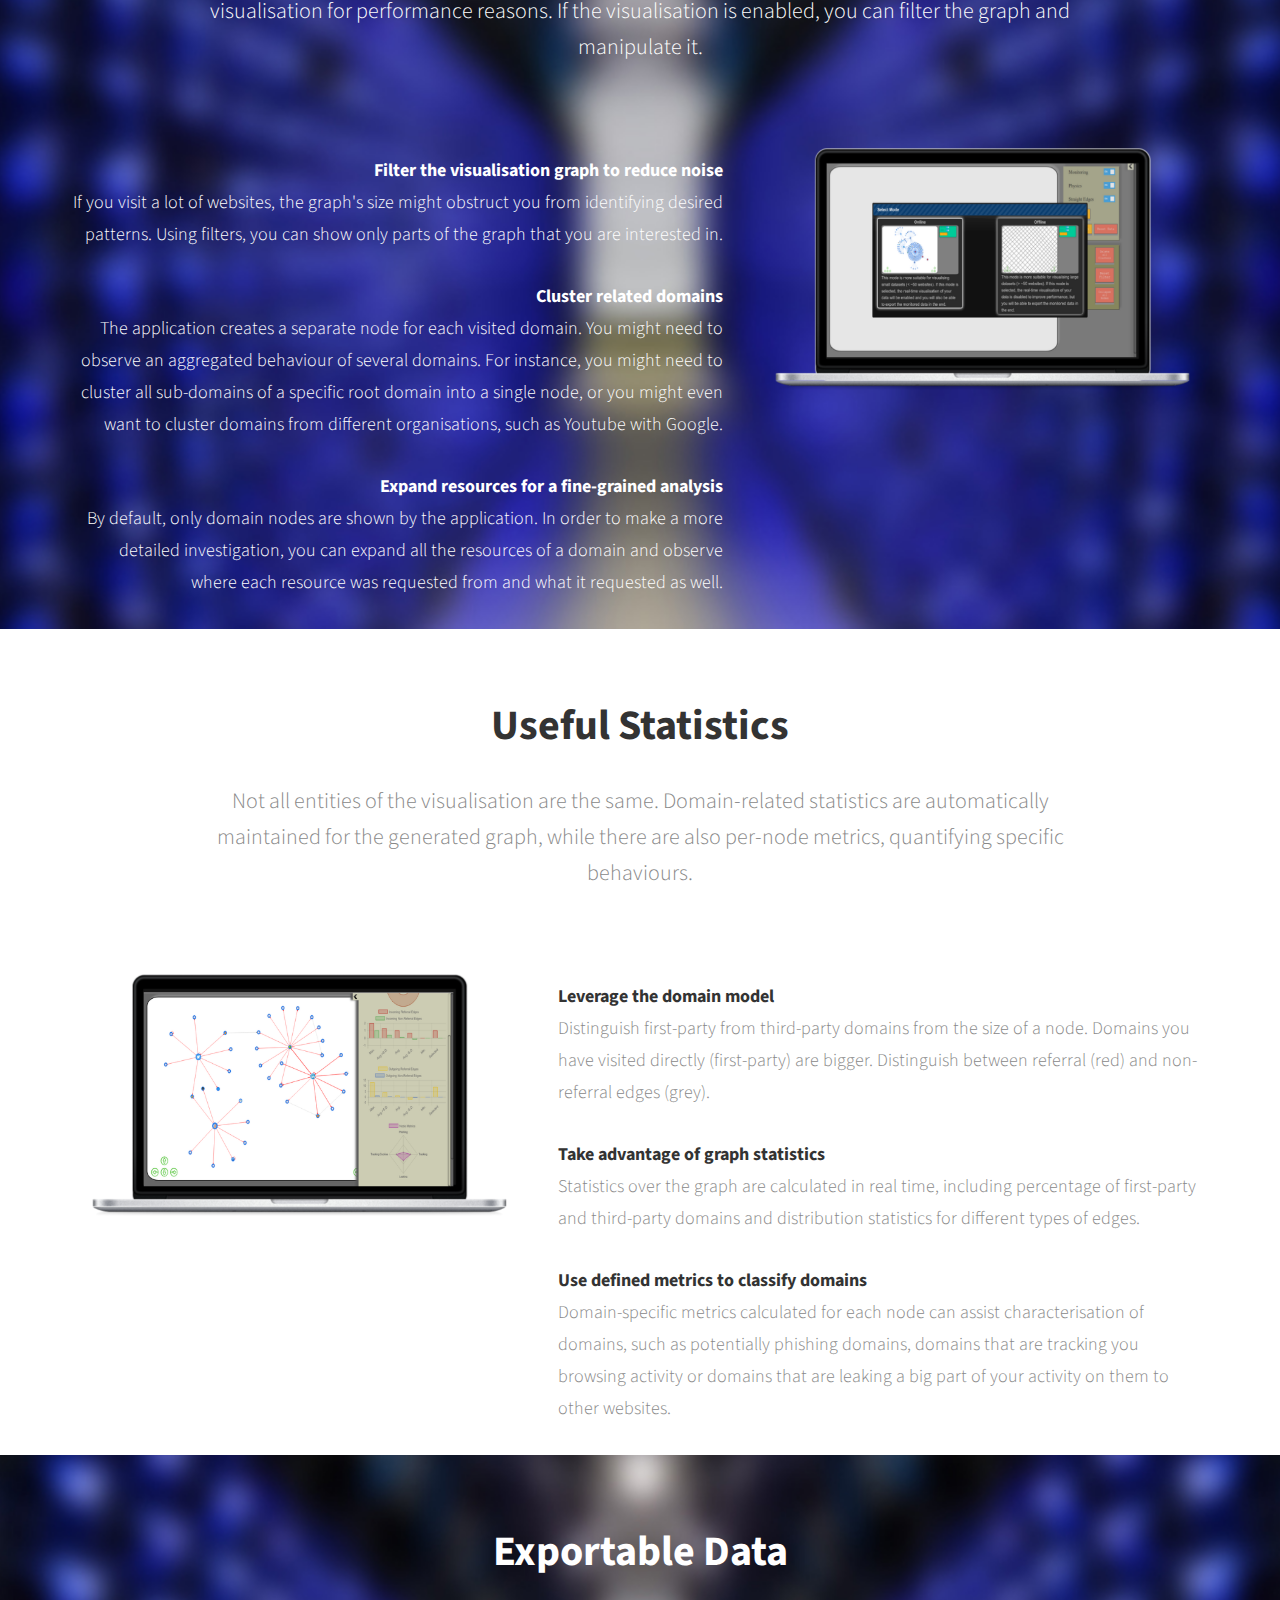
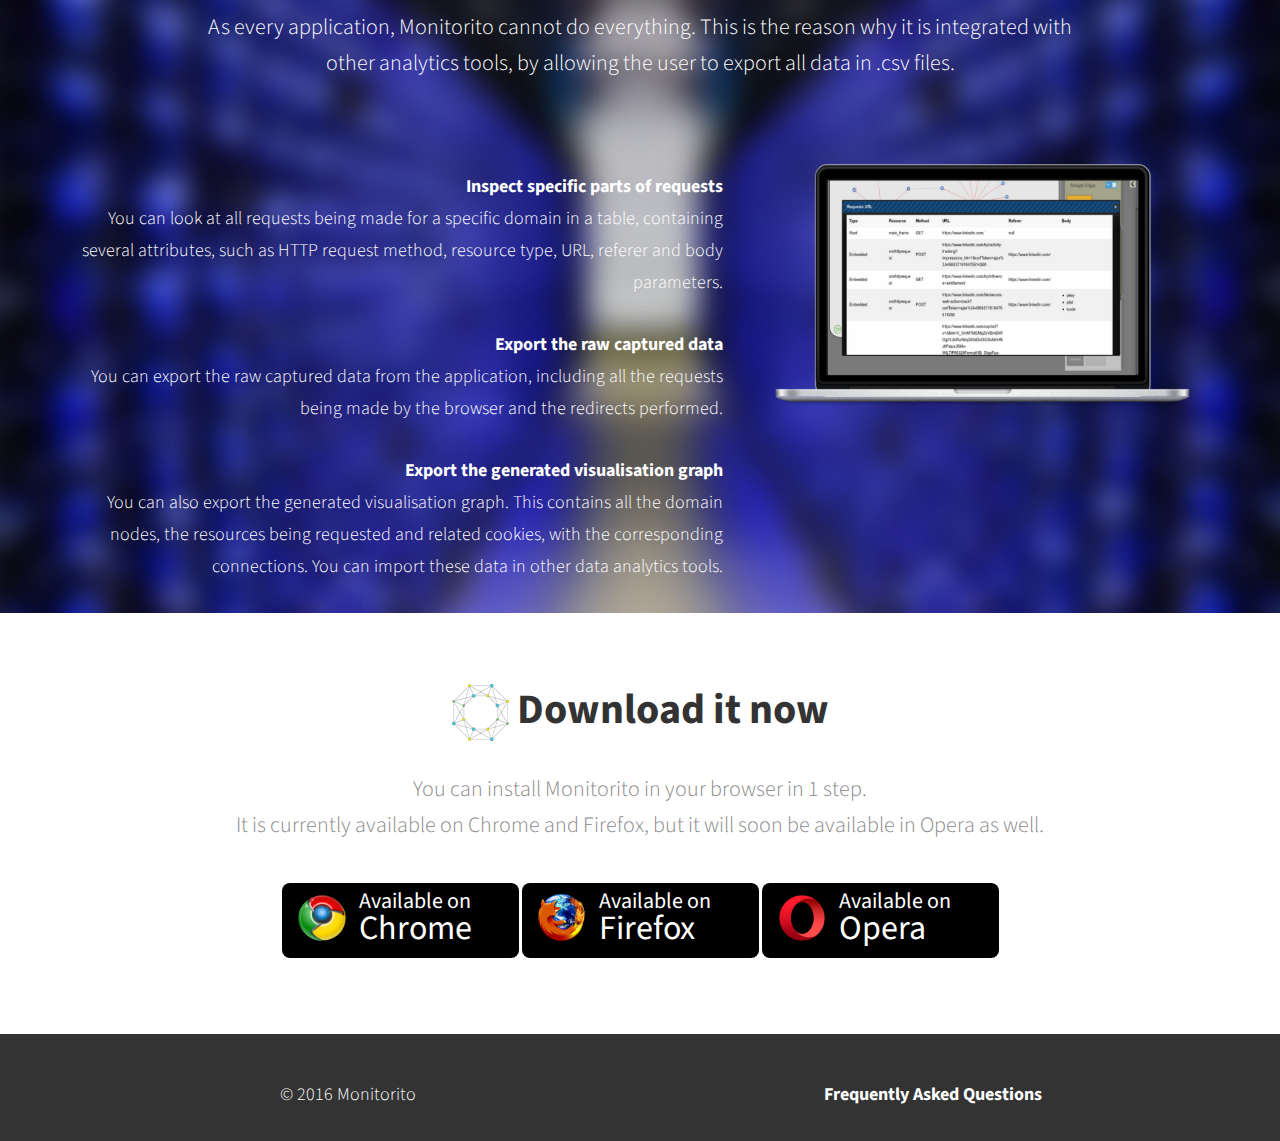
==== commit a0a09bdc: "Replaced display with SVG" ====
--- a/index.html
+++ b/index.html
@@ -37,10 +37,50 @@
             <div class="inner-bg">
                 <div class="container">
                     <div class="row">
-                    	<div class="col-sm-5 phone">
-                        	<img src="assets/img/graph.png" alt="">
+                    	<div class="col-sm-7 col-md-6 phone" style="text-align:center;">
+							<svg width="100%" height="100%" viewBox="0 0 400 400" preserveAspectRatio="xMaxYMax">
+								<defs>
+									<marker id="grey_arrow" markerWidth="10" markerHeight="10" refx="0" refy="3" orient="auto" markerUnits="strokeWidth">
+										<path d="M0,0 L0,6 L5,3 z" fill="grey" />
+									</marker>
+									<marker id="red_arrow" markerWidth="10" markerHeight="10" refx="0" refy="3" orient="auto" markerUnits="strokeWidth">
+										<path d="M0,0 L0,6 L5,3 z" fill="red" />
+									</marker>
+								</defs>
+
+								<filter id="google" x="0%" y="0%" width="100%" height="100%">
+									<feImage xlink:href="assets/img/domains/google.png"/>
+								</filter>
+								<circle filter="url(#google)" cx="50" cy="50" r="30" />
+
+								<filter id="youtube" x="0%" y="0%" width="100%" height="100%">
+									<feImage xlink:href="assets/img/domains/youtube.png"/>
+								</filter>
+								<circle filter="url(#youtube)" cx="350" cy="50" r="30" />
+
+								<filter id="doubleclick" x="0%" y="0%" width="100%" height="100%">
+									<feImage xlink:href="assets/img/domains/doubleclick.png"/>
+								</filter>
+								<circle filter="url(#doubleclick)" cx="200" cy="200" r="30" />
+
+								<filter id="linkedin" x="0%" y="0%" width="100%" height="100%">
+									<feImage xlink:href="assets/img/domains/linkedin.png"/>
+								</filter>
+								<circle filter="url(#linkedin)" cx="50" cy="350" r="30" />
+
+								<filter id="twitter" x="0%" y="0%" width="100%" height="100%">
+									<feImage xlink:href="assets/img/domains/twitter.png"/>
+								</filter>
+								<circle filter="url(#twitter)" cx="350" cy="350" r="30" />
+
+								<line x1="90" y1="90" x2="160" y2="160" marker-end="url(#grey_arrow)" stroke="grey" stroke-width="2"/>
+								<line x1="310" y1="90" x2="240" y2="160" marker-end="url(#red_arrow)" stroke="red" stroke-width="2"/>
+								<line x1="90" y1="310" x2="160" y2="240" marker-end="url(#red_arrow)" stroke="red" stroke-width="2"/>
+								<line x1="310" y1="310" x2="240" y2="240" marker-end="url(#red_arrow)" stroke="red" stroke-width="2"/>
+								<line x1="110" y1="350" x2="290" y2="350" marker-end="url(#red_arrow)" stroke="red" stroke-width="2"/>
+                        	</svg>
                         </div>
-                        <div class="col-sm-7 text">
+                        <div class="col-sm-5 col-md-6 text">
                             <h1>Monitorito<br>Visualise your web activity</h1>
                             <div class="description">
                             	Wanna see what you visit on the Web ? <br> 
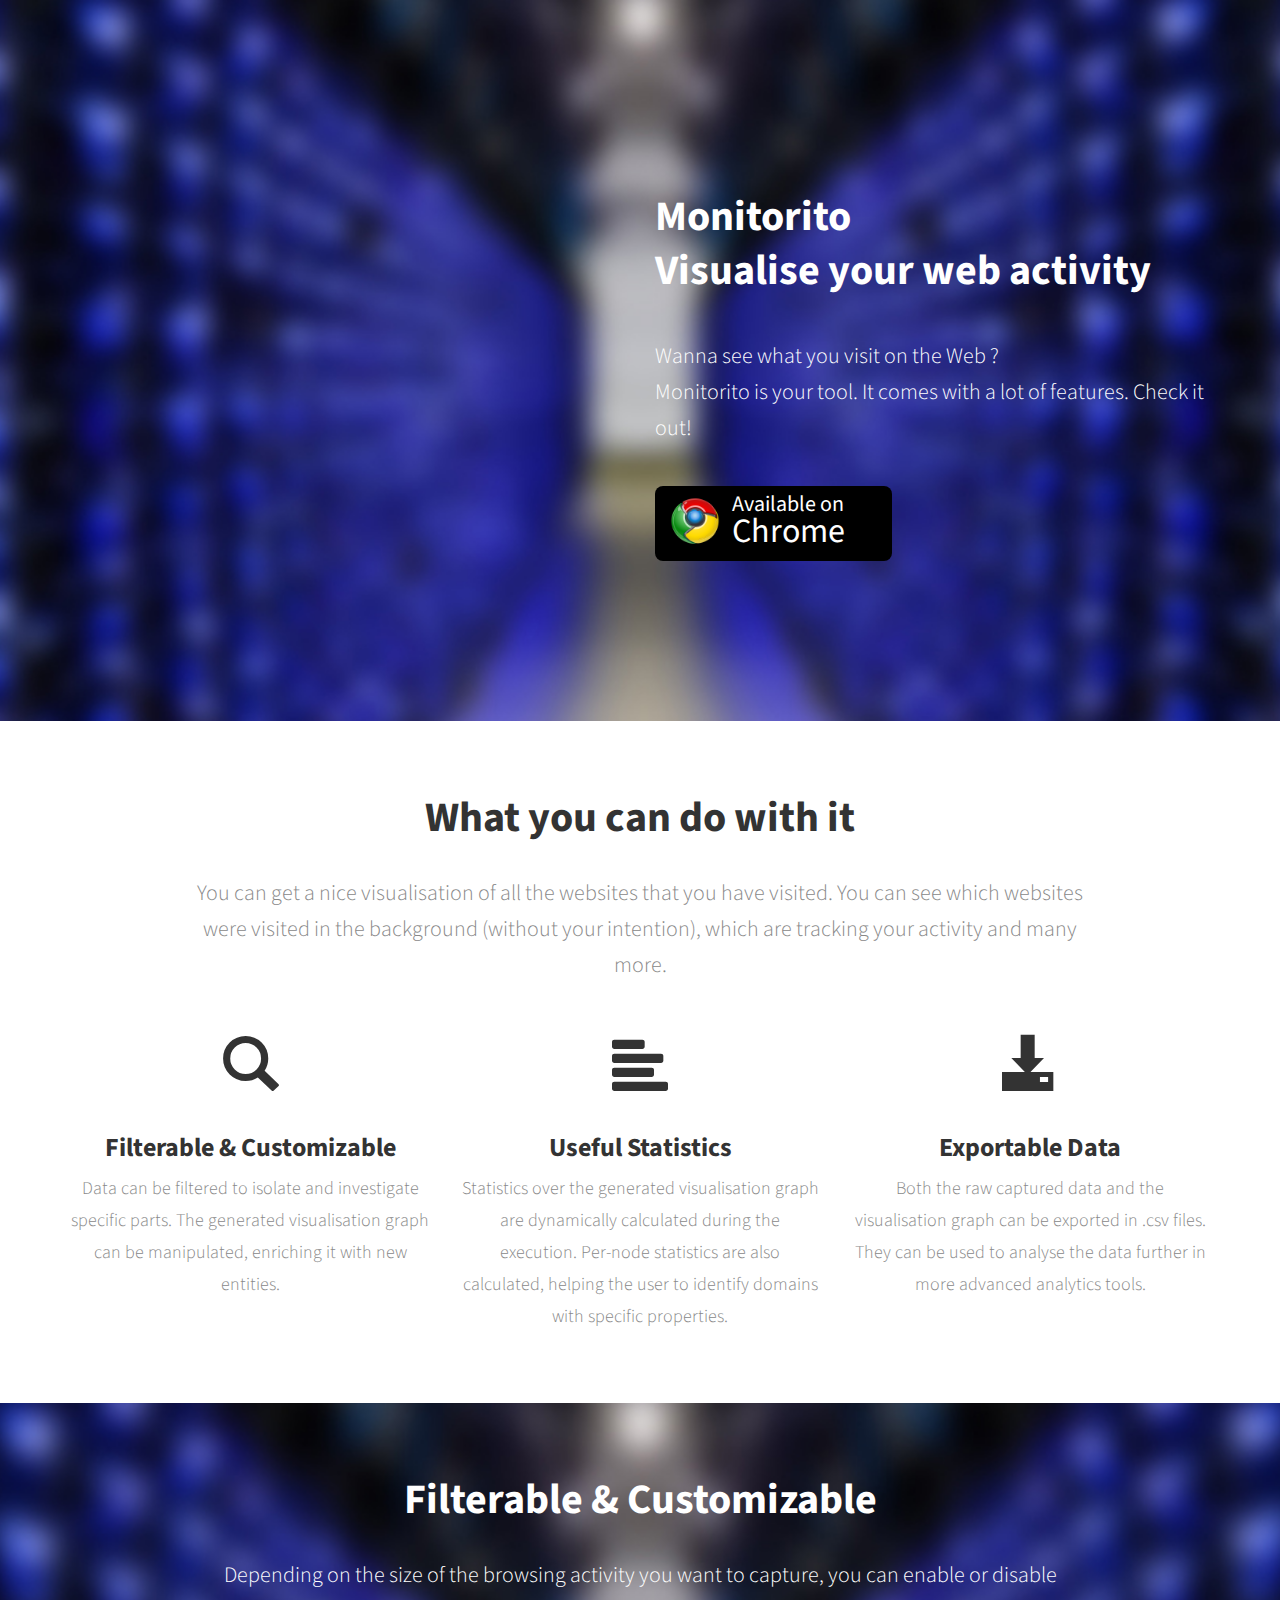
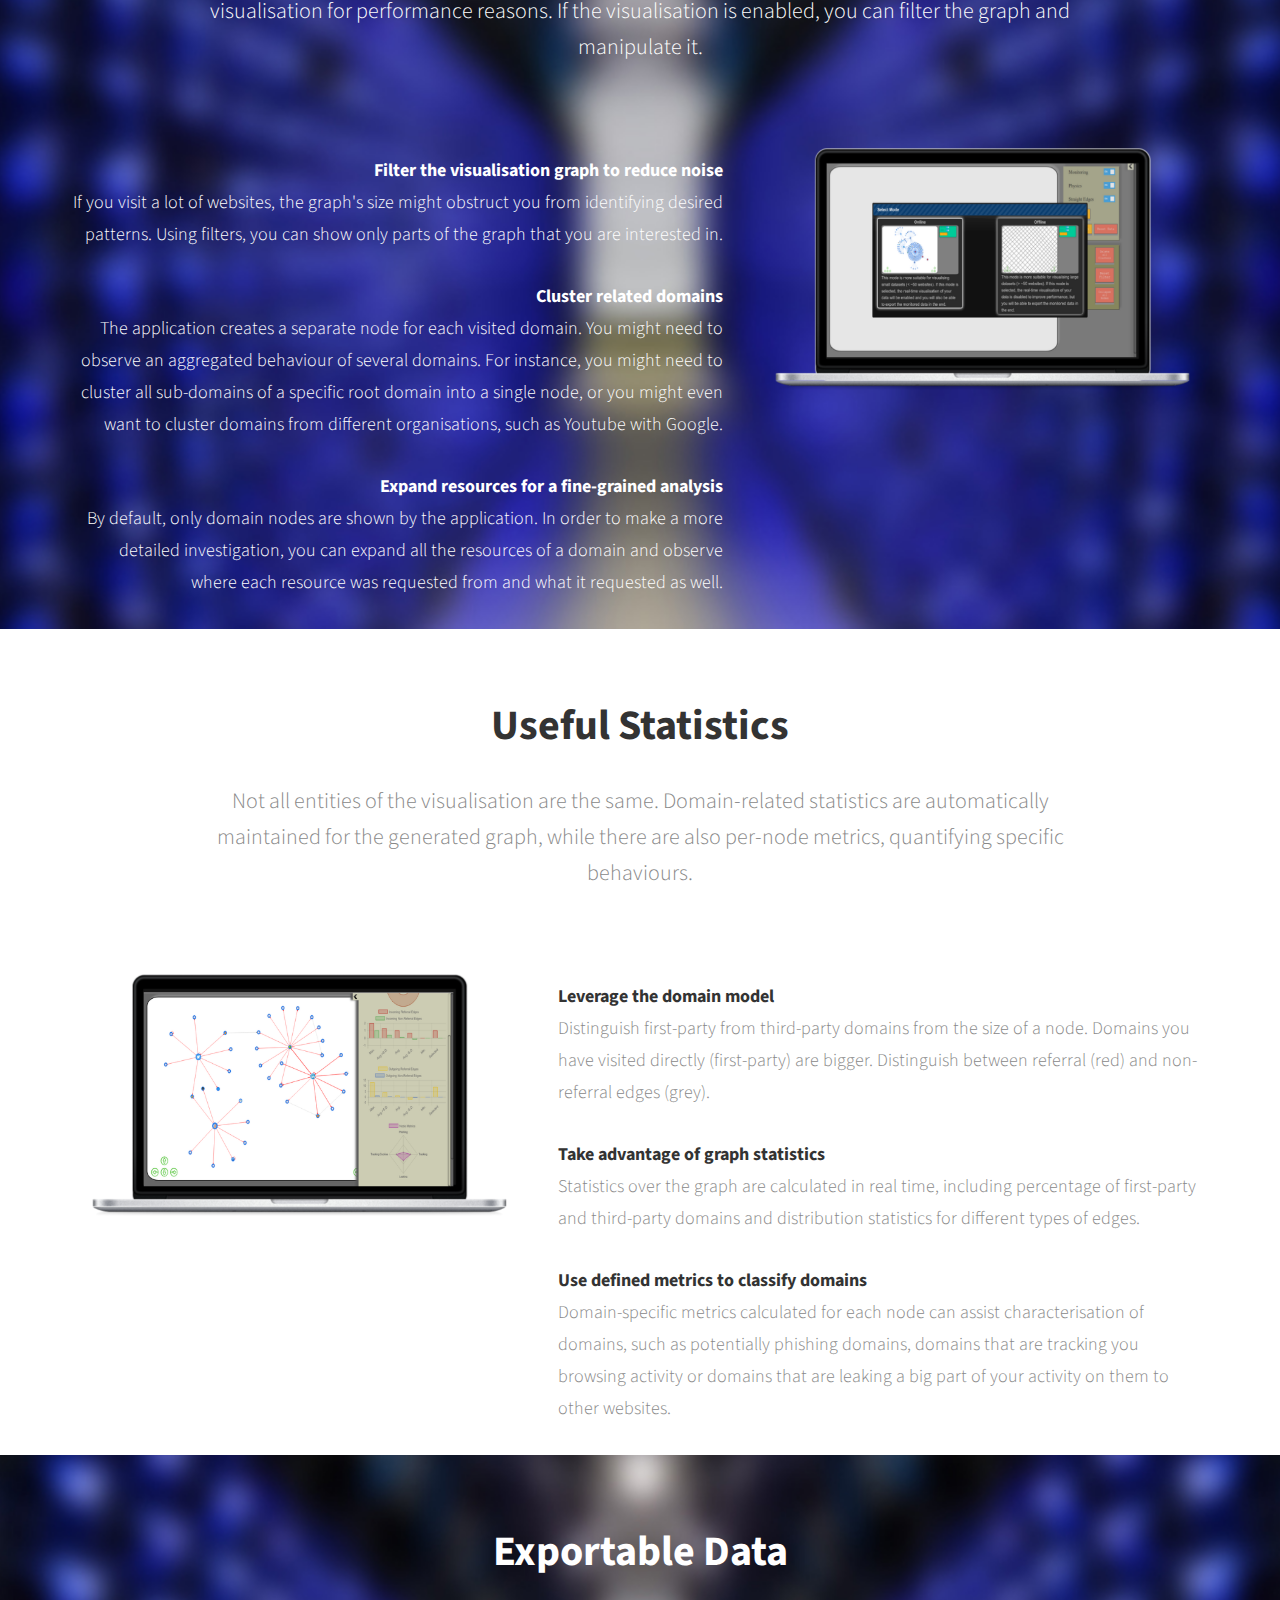
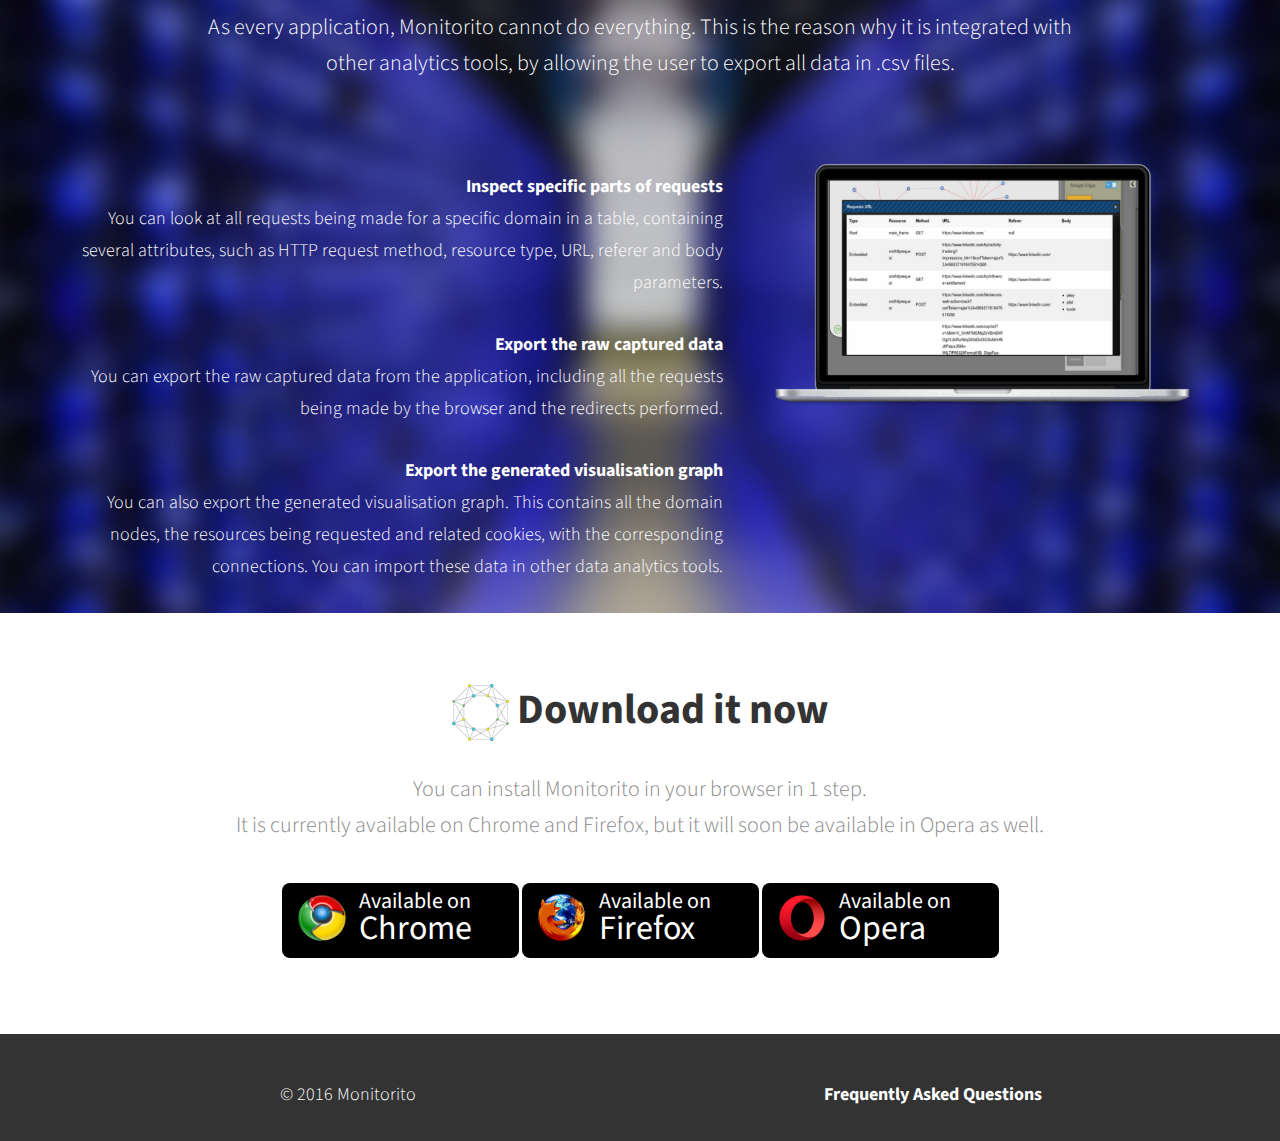
==== commit 4ac8670c: "Added animation" ====
--- a/index.html
+++ b/index.html
@@ -51,33 +51,33 @@
 								<filter id="google" x="0%" y="0%" width="100%" height="100%">
 									<feImage xlink:href="assets/img/domains/google.png"/>
 								</filter>
-								<circle filter="url(#google)" cx="50" cy="50" r="30" />
+								<circle class="elem-5" filter="url(#google)" cx="50" cy="50" r="30" />
 
 								<filter id="youtube" x="0%" y="0%" width="100%" height="100%">
 									<feImage xlink:href="assets/img/domains/youtube.png"/>
 								</filter>
-								<circle filter="url(#youtube)" cx="350" cy="50" r="30" />
+								<circle class="elem-1" filter="url(#youtube)" cx="350" cy="50" r="30" />
 
 								<filter id="doubleclick" x="0%" y="0%" width="100%" height="100%">
 									<feImage xlink:href="assets/img/domains/doubleclick.png"/>
 								</filter>
-								<circle filter="url(#doubleclick)" cx="200" cy="200" r="30" />
+								<circle class="elem-2" filter="url(#doubleclick)" cx="200" cy="200" r="30" />
 
 								<filter id="linkedin" x="0%" y="0%" width="100%" height="100%">
 									<feImage xlink:href="assets/img/domains/linkedin.png"/>
 								</filter>
-								<circle filter="url(#linkedin)" cx="50" cy="350" r="30" />
+								<circle class="elem-3" filter="url(#linkedin)" cx="50" cy="350" r="30" />
 
 								<filter id="twitter" x="0%" y="0%" width="100%" height="100%">
 									<feImage xlink:href="assets/img/domains/twitter.png"/>
 								</filter>
-								<circle filter="url(#twitter)" cx="350" cy="350" r="30" />
-
-								<line x1="90" y1="90" x2="160" y2="160" marker-end="url(#grey_arrow)" stroke="grey" stroke-width="2"/>
-								<line x1="310" y1="90" x2="240" y2="160" marker-end="url(#red_arrow)" stroke="red" stroke-width="2"/>
-								<line x1="90" y1="310" x2="160" y2="240" marker-end="url(#red_arrow)" stroke="red" stroke-width="2"/>
-								<line x1="310" y1="310" x2="240" y2="240" marker-end="url(#red_arrow)" stroke="red" stroke-width="2"/>
-								<line x1="110" y1="350" x2="290" y2="350" marker-end="url(#red_arrow)" stroke="red" stroke-width="2"/>
+								<circle class="elem-4" filter="url(#twitter)" cx="350" cy="350" r="30" />
+
+								<line class="elem-5" x1="160" y1="160" x2="90" y2="90" stroke-dasharray="5" marker-end="url(#grey_arrow)" stroke="grey" stroke-width="2"/>
+								<line class="elem-1" x1="310" y1="90" x2="240" y2="160" marker-end="url(#red_arrow)" stroke="red" stroke-width="2"/>
+								<line class="elem-3" x1="90" y1="310" x2="160" y2="240" marker-end="url(#red_arrow)" stroke="red" stroke-width="2"/>
+								<line class="elem-4" x1="310" y1="310" x2="240" y2="240" marker-end="url(#red_arrow)" stroke="red" stroke-width="2"/>
+								<line class="elem-4" x1="110" y1="350" x2="290" y2="350" marker-end="url(#red_arrow)" stroke="red" stroke-width="2"/>
                         	</svg>
                         </div>
                         <div class="col-sm-5 col-md-6 text">
--- a/assets/css/style.css
+++ b/assets/css/style.css
@@ -218,4 +218,42 @@
 
 #faq a {
 	border: 0px;
+}
+
+/***** SVG animations *****/
+
+@-webkit-keyframes show {
+    from {opacity: 0;}
+    to {opacity: 1;}
+	20%, 50% {
+		transform: translate3d(2px, 0, 0);
+	}
+	30%, 70% {
+		transform: translate3d(-4px, 0, 0);
+	}
+}
+
+.elem-1 {
+	animation: show 0.3s ease 0.3s;
+}
+
+.elem-2 {
+	animation: show 0.3s ease 0.6s;
+}
+
+.elem-3 {
+	animation: show 0.3s ease 0.9s;
+}
+
+.elem-4 {
+	animation: show 0.3s ease 1.2s;
+}
+
+.elem-5 {
+	animation: show 0.3s ease 1.5s;
+}
+
+.elem-1, .elem-2, .elem-3, .elem-4, .elem-5{
+	opacity: 0;
+	animation-fill-mode: forwards;
 }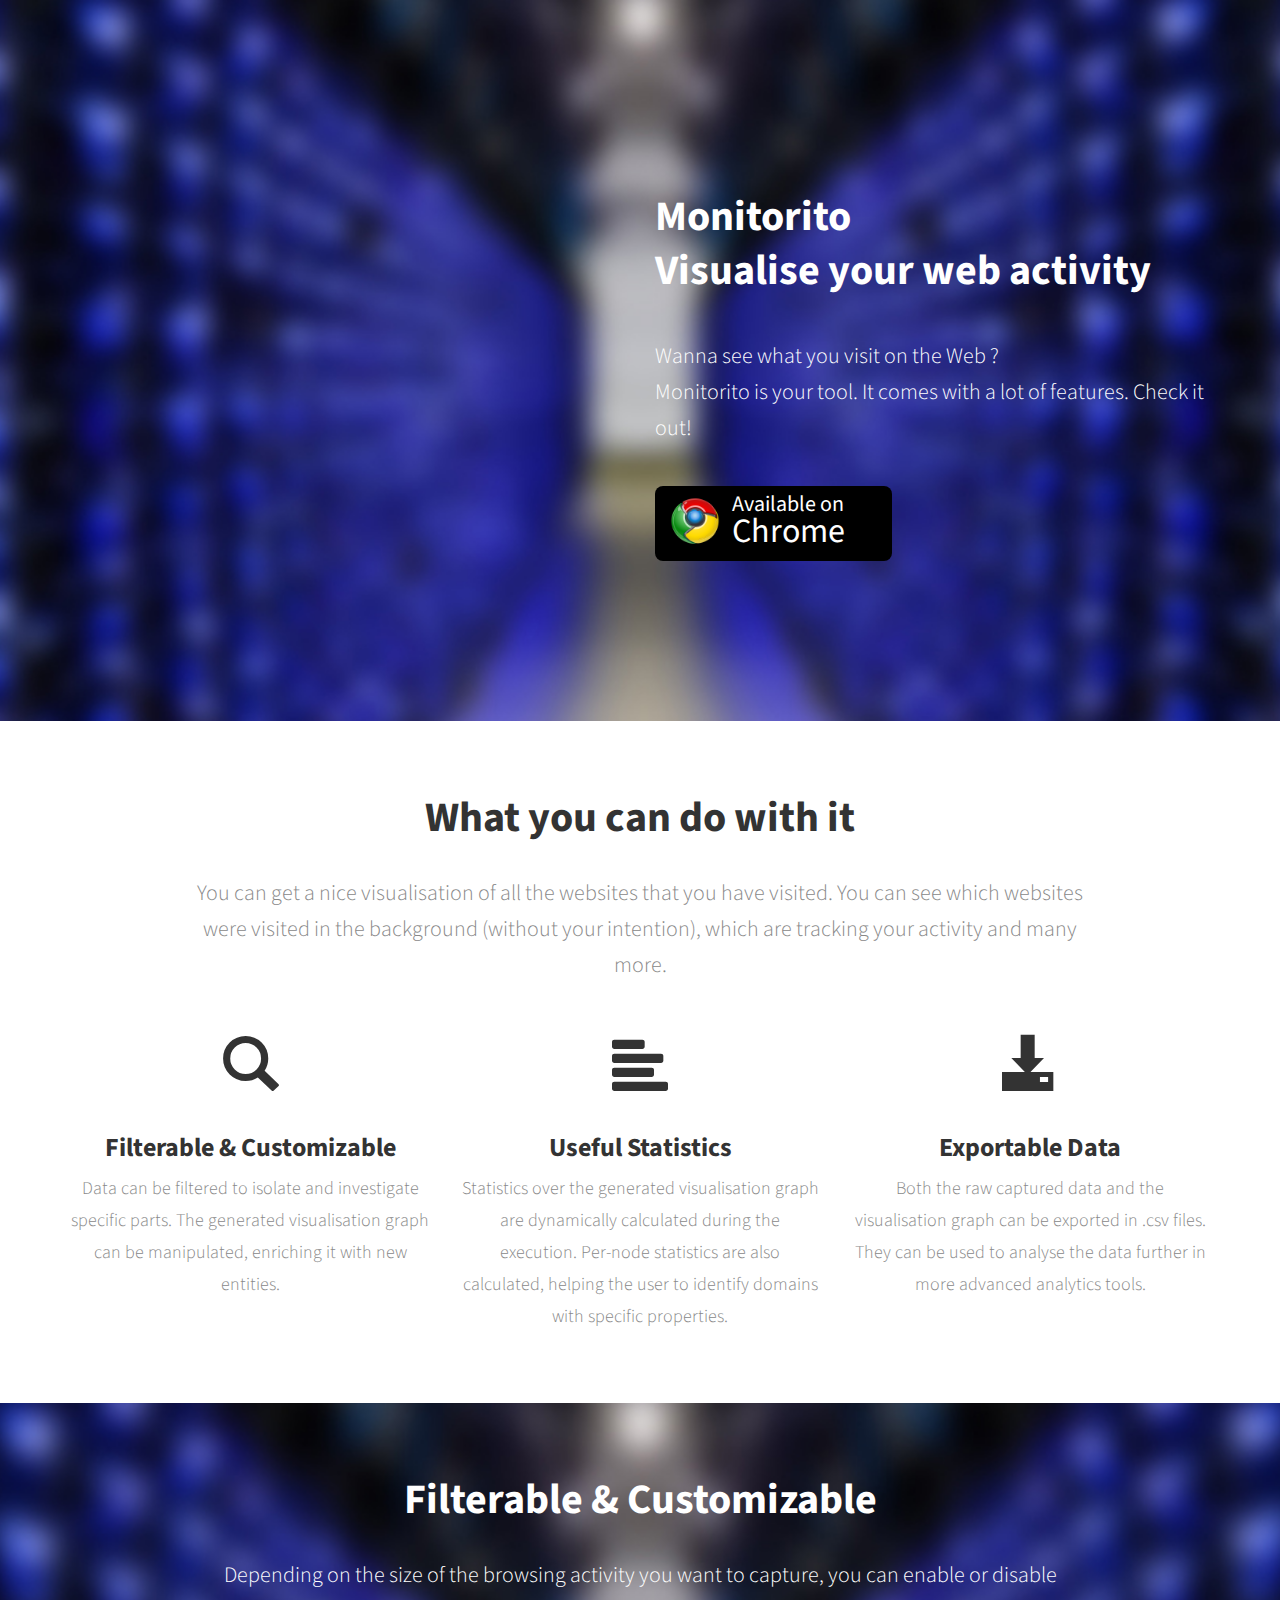
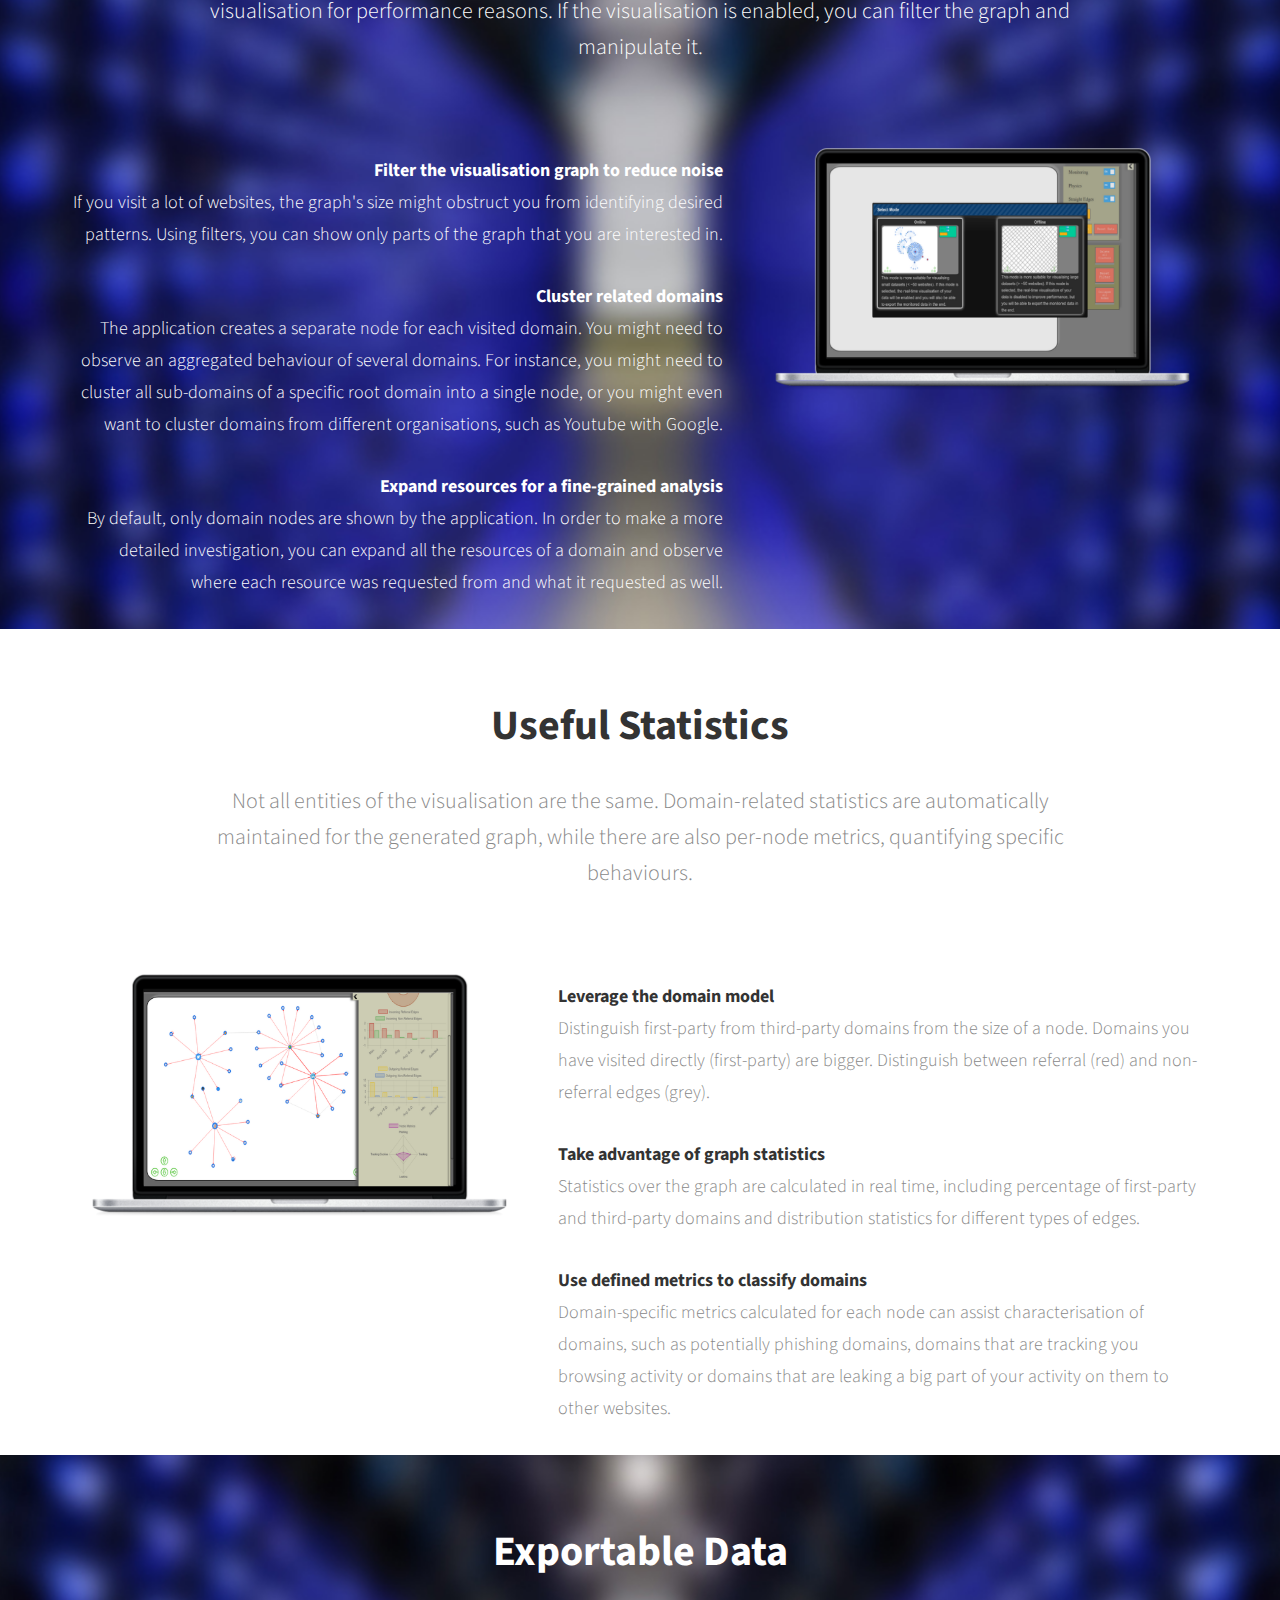
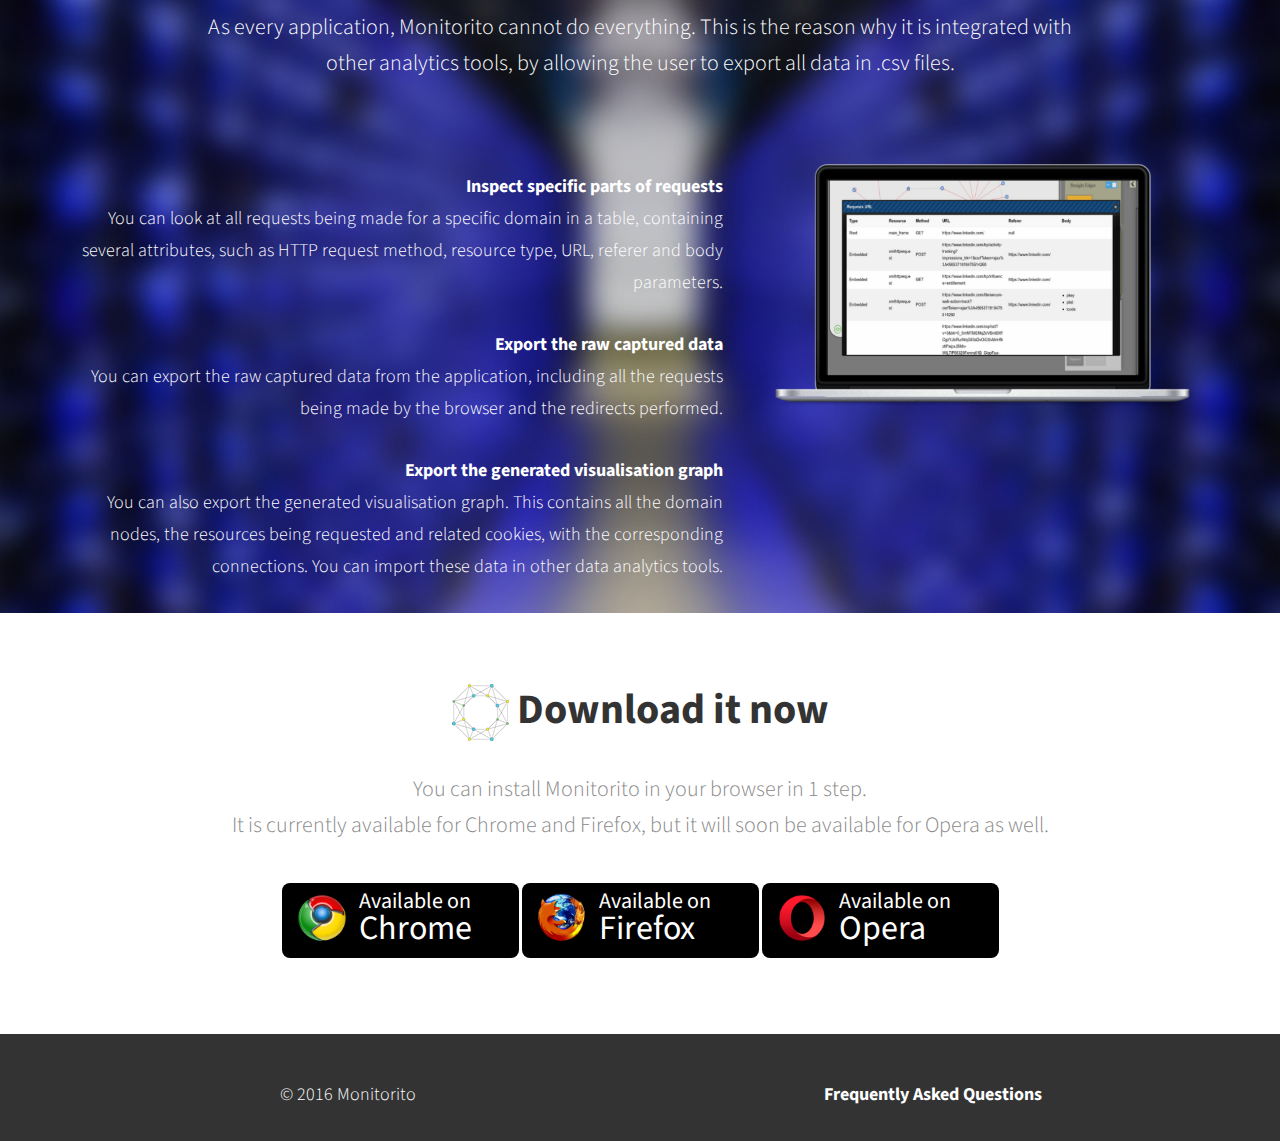
==== commit 83f00529: "delay to animation + typo fix" ====
--- a/index.html
+++ b/index.html
@@ -248,7 +248,7 @@
 	                    <h2><img src="assets/ico/apple-touch-icon-57-precomposed.png"></img> Download it now</h2>
 	                    <p>
 	                    	You can install Monitorito in your browser in 1 step. <br>
-	                    	It is currently available on Chrome and Firefox, but it will soon be available in Opera as well.
+	                    	It is currently available for Chrome and Firefox, but it will soon be available for Opera as well.
 	                    </p>
 	                    <div class="call-to-action-button">
                             <a class="button-1" href="https://chrome.google.com/webstore/detail/monitorito/cpnoiekgkadngaefmiiomndachemdcde">
--- a/assets/css/style.css
+++ b/assets/css/style.css
@@ -234,23 +234,23 @@
 }
 
 .elem-1 {
-	animation: show 0.3s ease 0.3s;
+	animation: show 0.3s ease 0.5s;
 }
 
 .elem-2 {
-	animation: show 0.3s ease 0.6s;
+	animation: show 0.3s ease 0.8s;
 }
 
 .elem-3 {
-	animation: show 0.3s ease 0.9s;
+	animation: show 0.3s ease 1.1s;
 }
 
 .elem-4 {
-	animation: show 0.3s ease 1.2s;
+	animation: show 0.3s ease 1.4s;
 }
 
 .elem-5 {
-	animation: show 0.3s ease 1.5s;
+	animation: show 0.3s ease 1.7s;
 }
 
 .elem-1, .elem-2, .elem-3, .elem-4, .elem-5{
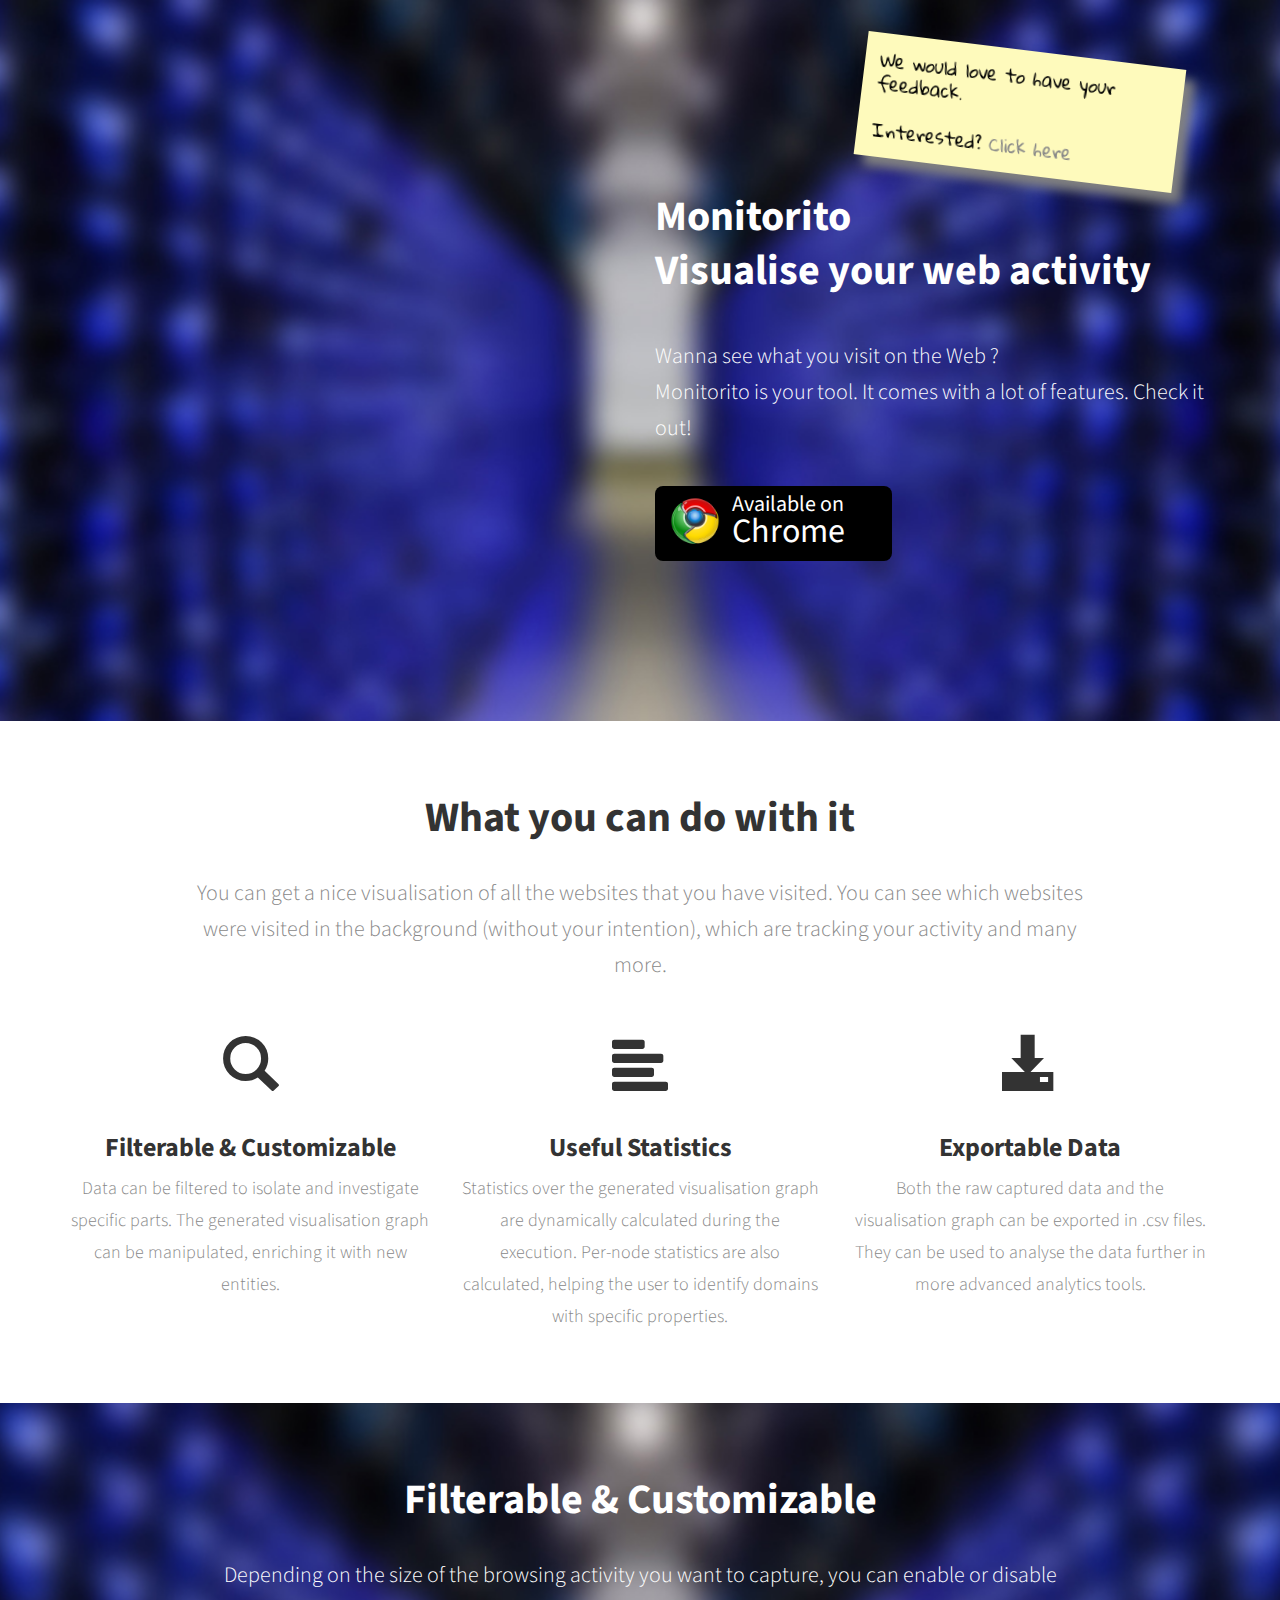
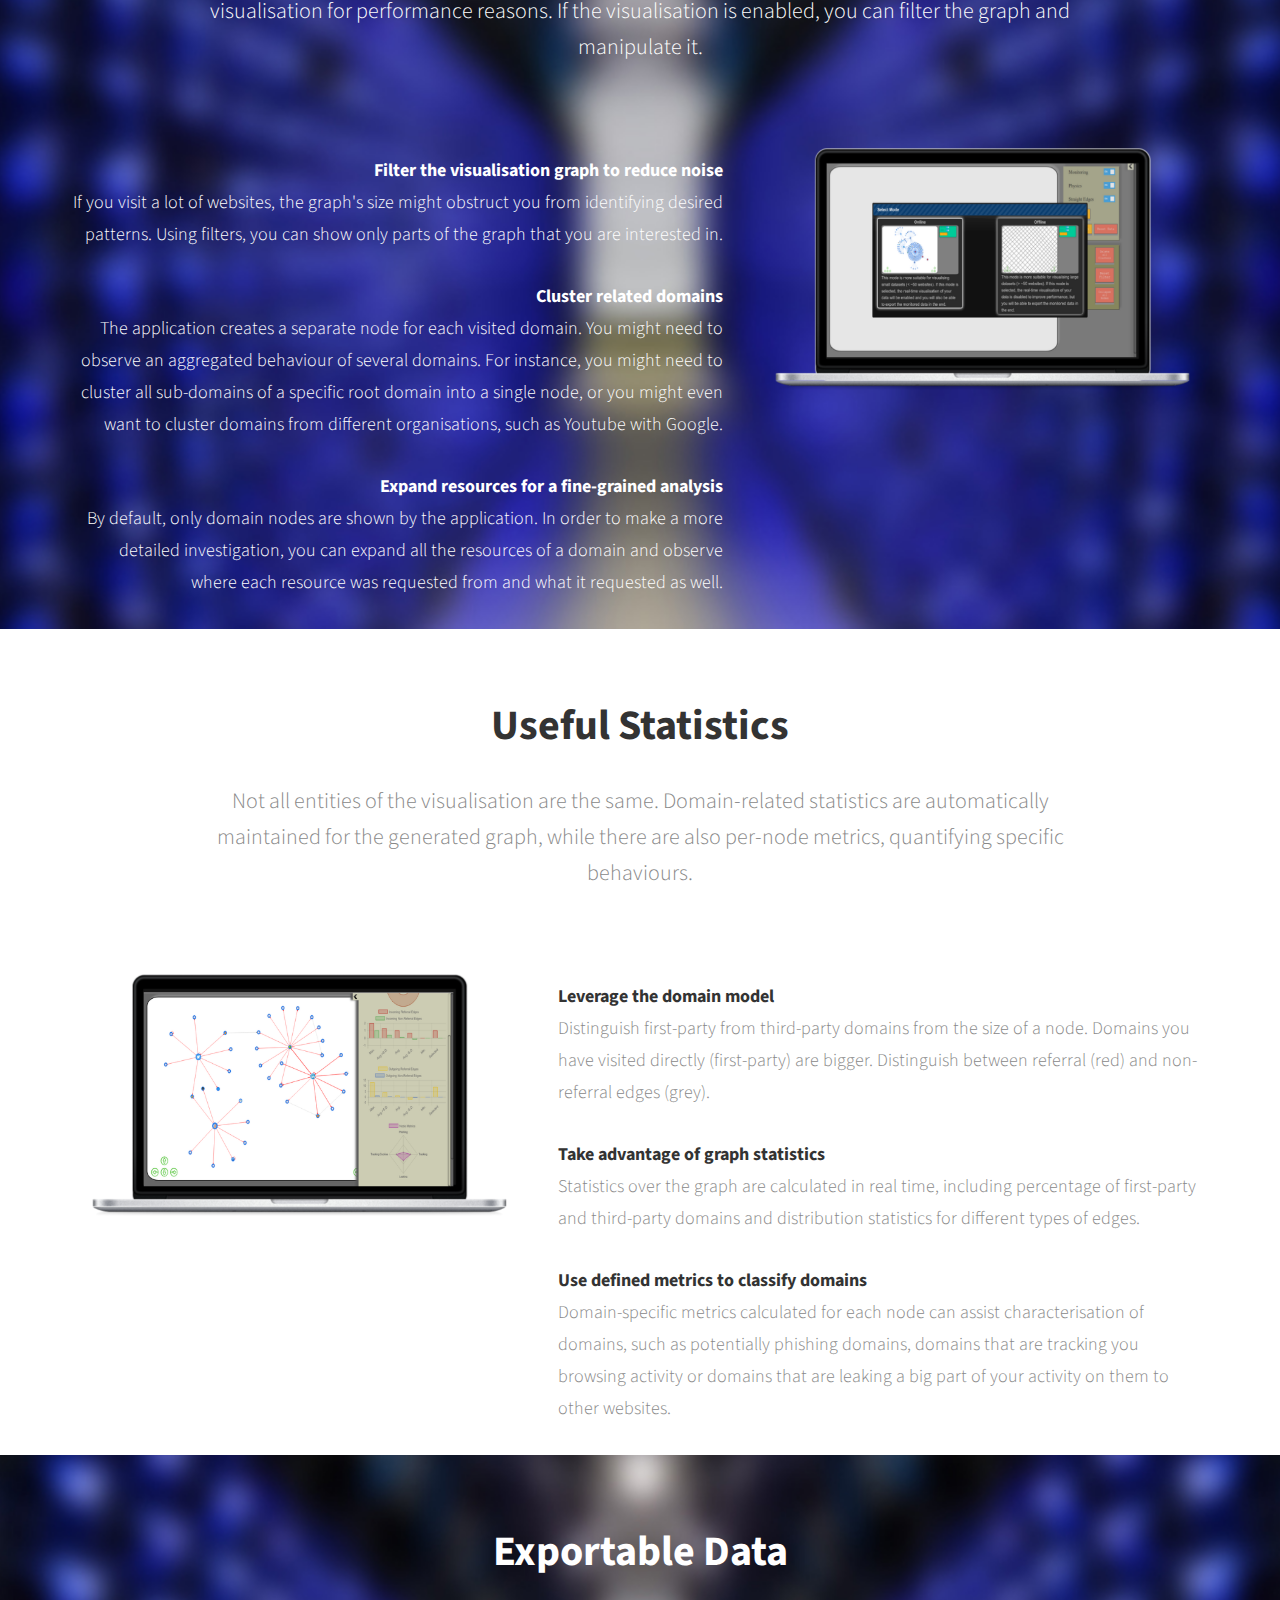
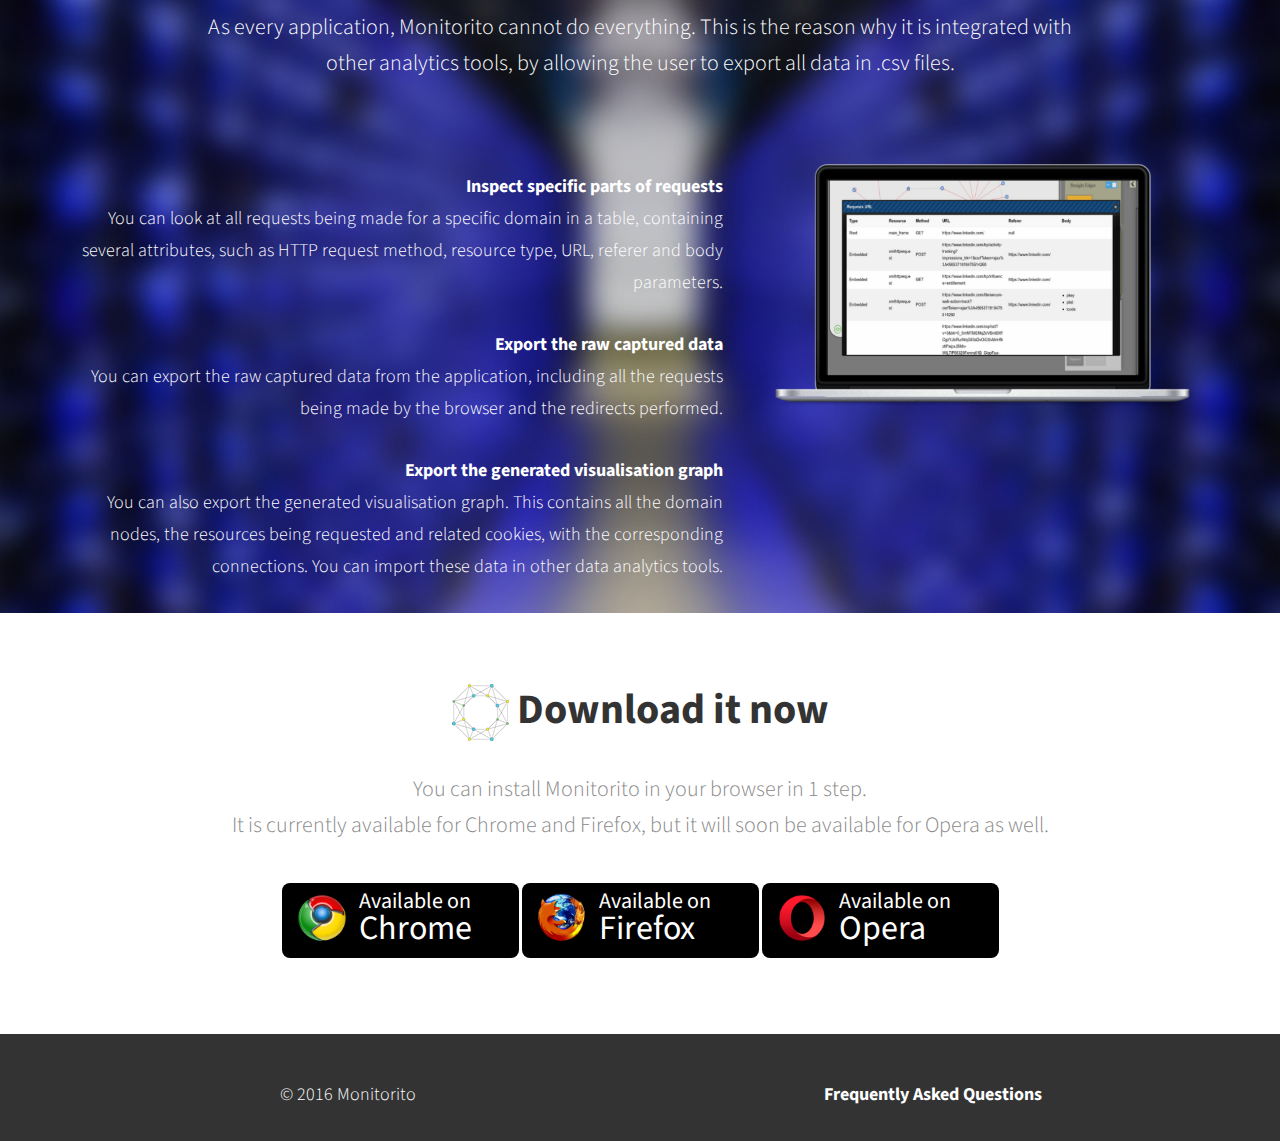
==== commit ab8513f5: "added survey link" ====
--- a/index.html
+++ b/index.html
@@ -15,6 +15,8 @@
         <link rel="stylesheet" href="assets/css/buttons.css">
         <link rel="stylesheet" href="assets/css/style.css">
         <link rel="stylesheet" href="assets/css/media-queries.css">
+        <link rel="stylesheet" href="assets/css/postit.css">
+
 
         <!-- HTML5 Shim and Respond.js IE8 support of HTML5 elements and media queries -->
         <!-- WARNING: Respond.js doesn't work if you view the page via file:// -->
@@ -33,6 +35,13 @@
     </head>
 
     <body>
+    	<div class="post-it post-it-top-right">
+			We would love to have your feedback.
+			<br>
+			<br>
+			Interested? <a href="https://goo.gl/forms/ybPnNCV4t9rPwXNo2" target="_blank">Click here</a>
+		</div>
+
         <div class="top-content">
             <div class="inner-bg">
                 <div class="container">
--- a/assets/css/style.css
+++ b/assets/css/style.css
@@ -222,7 +222,7 @@
 
 /***** SVG animations *****/
 
-@-webkit-keyframes show {
+@keyframes show {
     from {opacity: 0;}
     to {opacity: 1;}
 	20%, 50% {
--- a/assets/css/postit.css
+++ b/assets/css/postit.css
@@ -0,0 +1,31 @@
+@import url(https://fonts.googleapis.com/css?family=Gloria+Hallelujah);
+
+.post-it {
+	box-shadow: 10px 10px 10px grey !important;
+    background:#fefabc;
+    padding: 15px;
+    font-family: "Gloria Hallelujah";
+
+    font-size: 18px;
+    line-height: 1.3em;
+
+    color: #000;
+    width: 320px;
+
+    -moz-transform: rotate(7deg);
+    -webkit-transform: rotate(7deg);
+    -o-transform: rotate(7deg);
+    -ms-transform: rotate(7deg);
+    transform: rotate(7deg);
+
+    box-shadow: 0px 4px 6px #333;
+    -moz-box-shadow: 0px 4px 6px #333;
+    -webkit-box-shadow: 0px 4px 6px #333;
+}
+
+.post-it-top-right {
+    position: fixed;
+    top: 50px;
+    right: 100px;
+    z-index: 999;
+}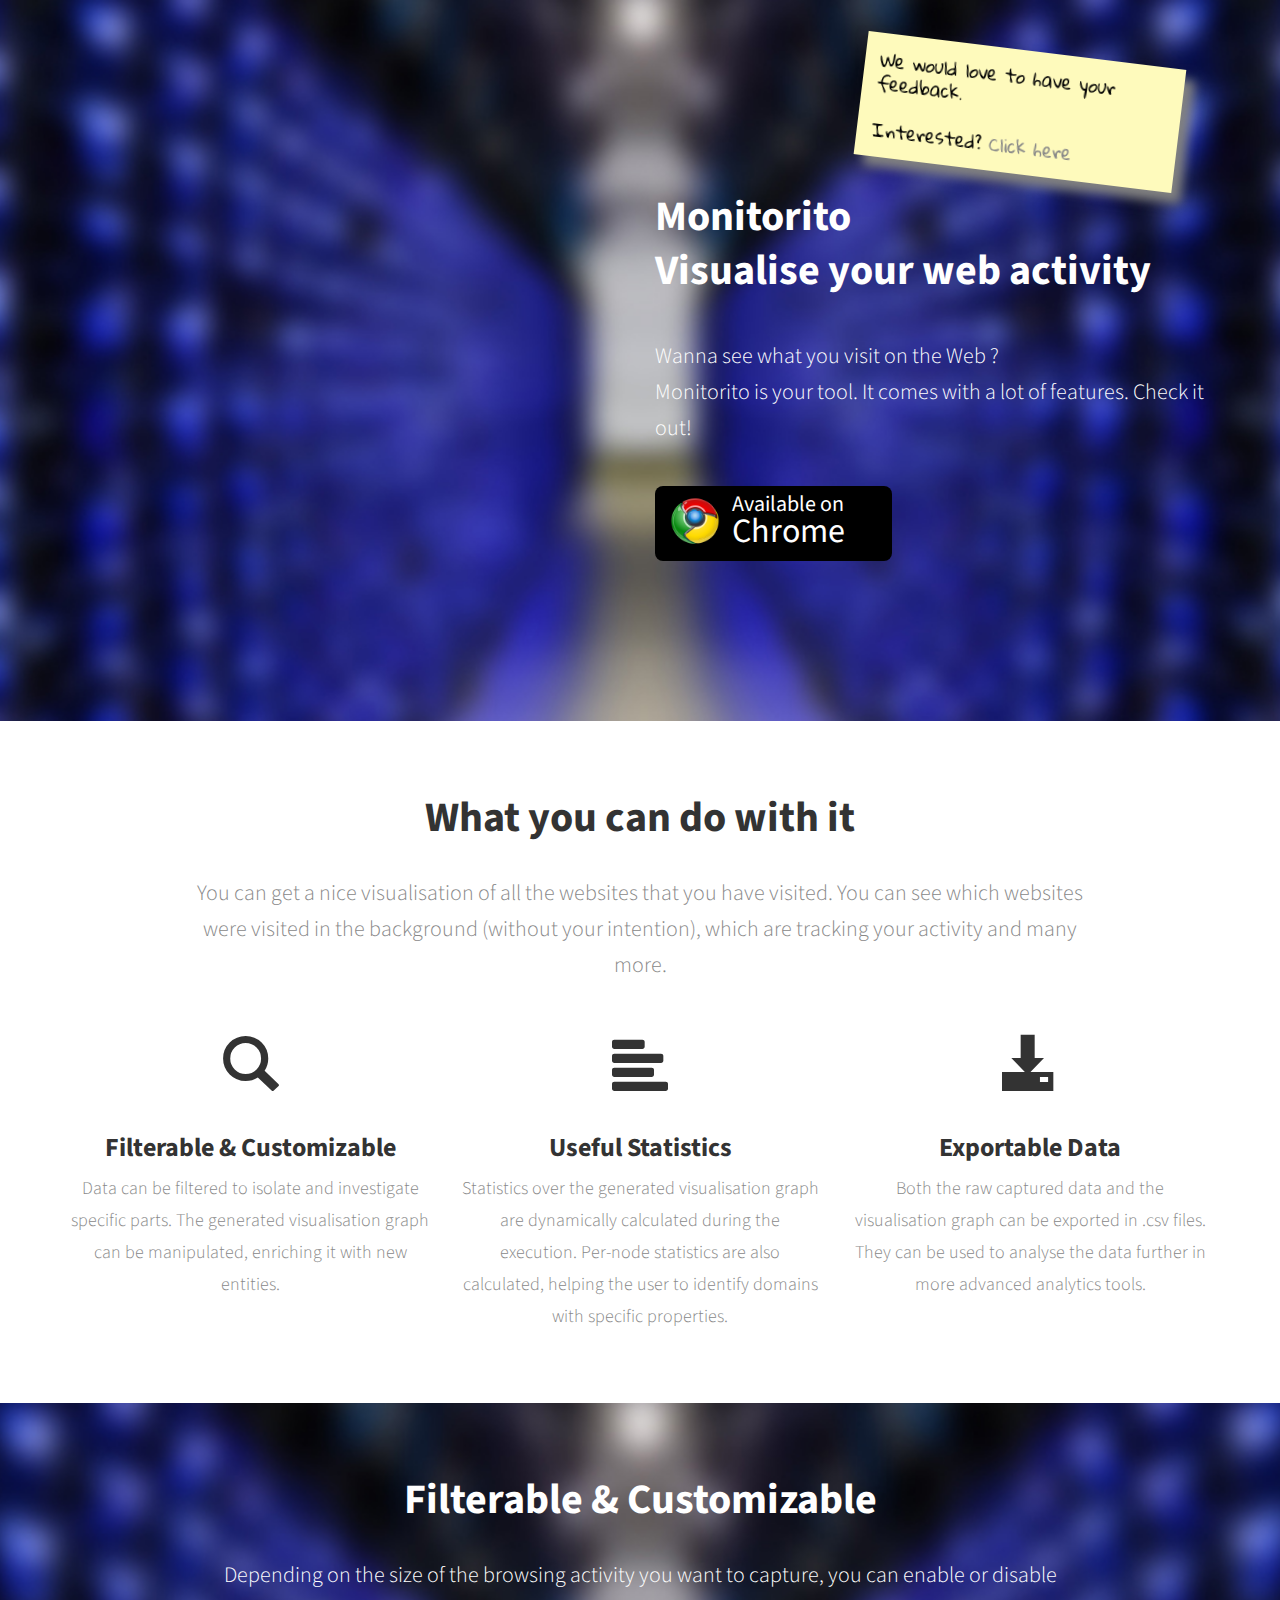
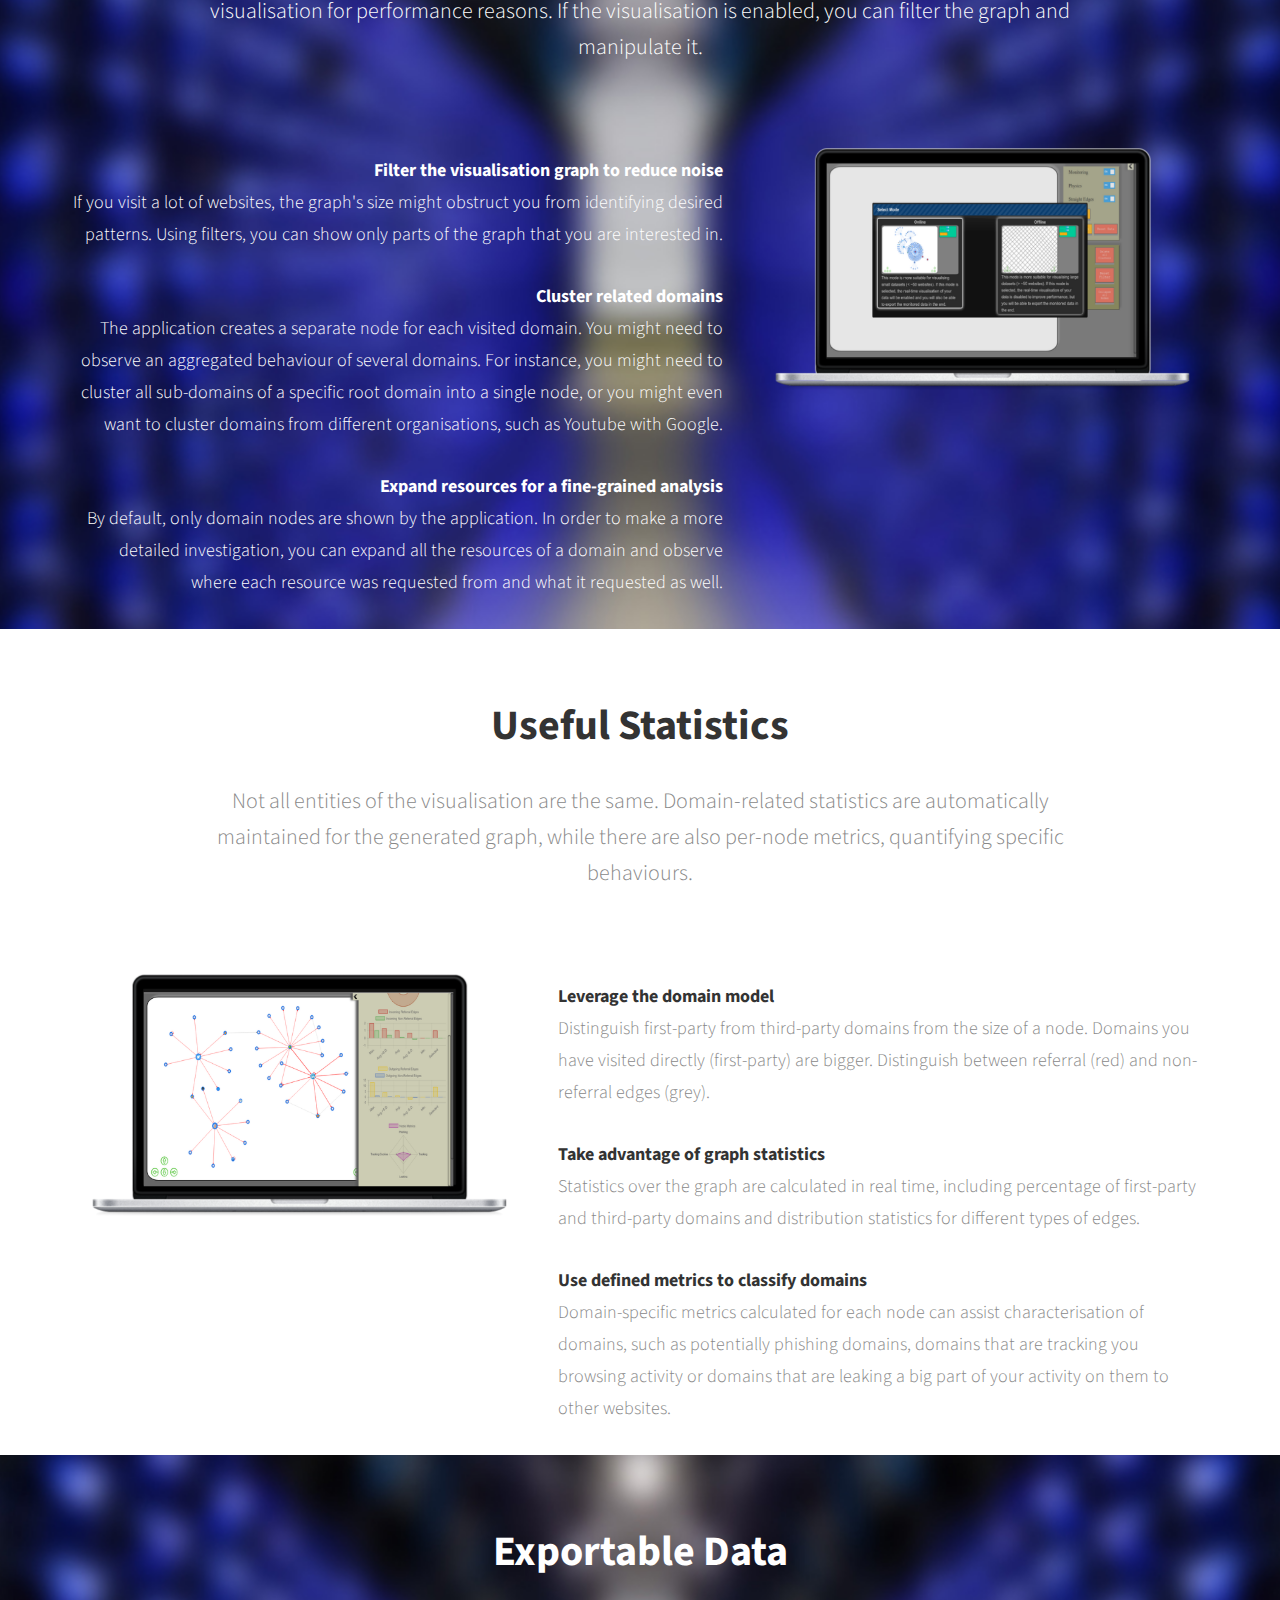
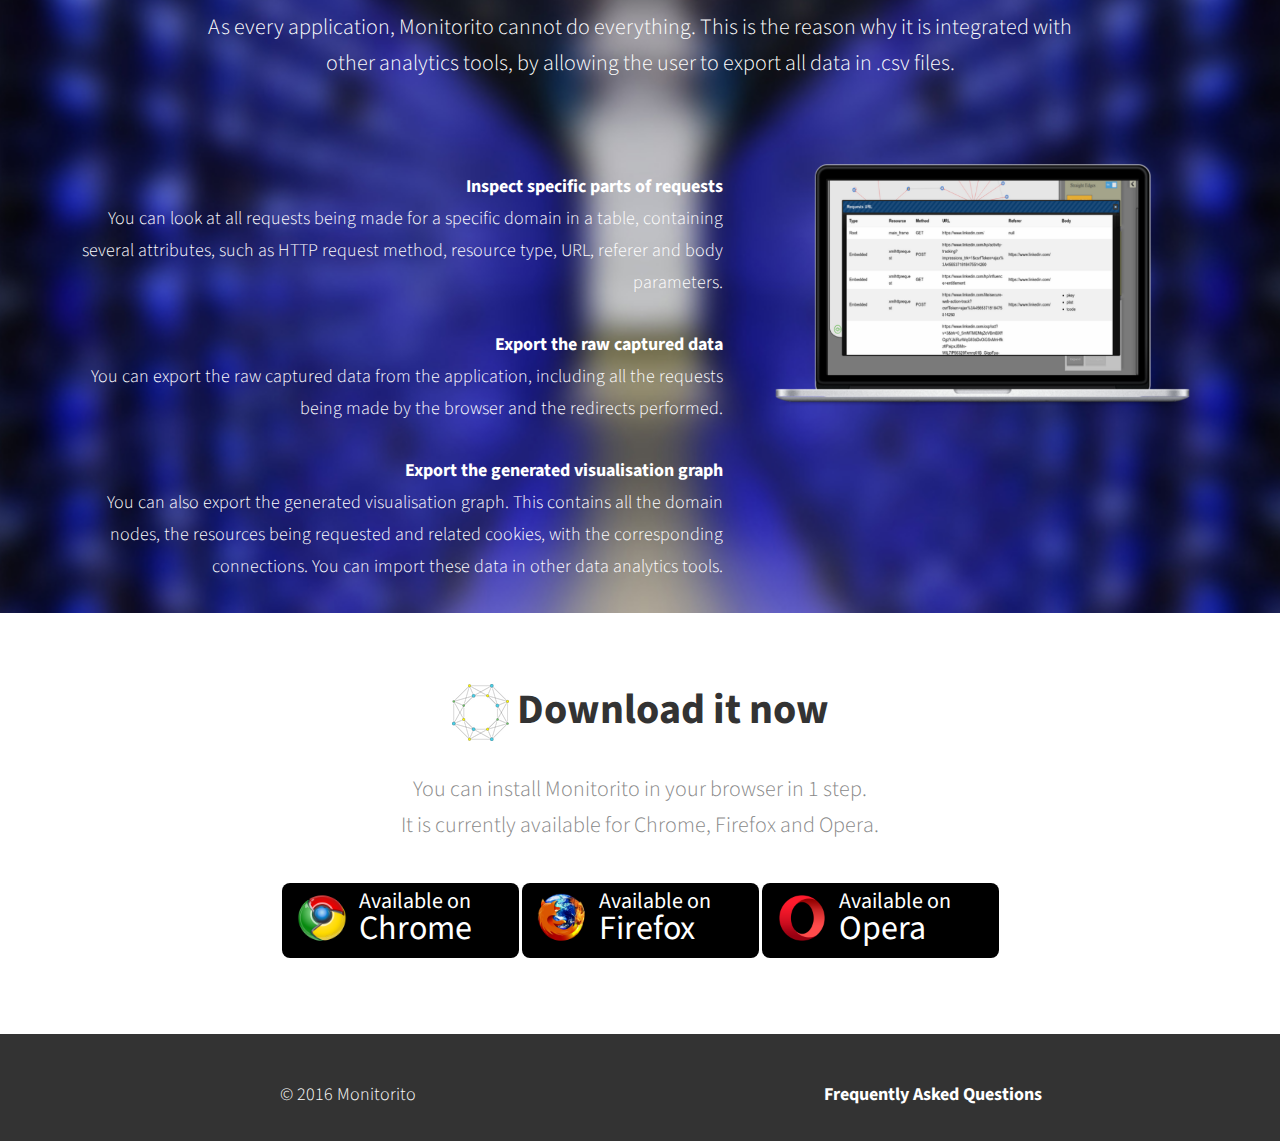
==== commit 0ce4d862: "Added Opera link" ====
--- a/index.html
+++ b/index.html
@@ -257,7 +257,7 @@
 	                    <h2><img src="assets/ico/apple-touch-icon-57-precomposed.png"></img> Download it now</h2>
 	                    <p>
 	                    	You can install Monitorito in your browser in 1 step. <br>
-	                    	It is currently available for Chrome and Firefox, but it will soon be available for Opera as well.
+	                    	It is currently available for Chrome, Firefox and Opera.
 	                    </p>
 	                    <div class="call-to-action-button">
                             <a class="button-1" href="https://chrome.google.com/webstore/detail/monitorito/cpnoiekgkadngaefmiiomndachemdcde">
@@ -278,7 +278,7 @@
                             		<span class="button-1-right-bottom">Firefox</span>
                             	</span>
                             </a>
-                            <a class="button-1" href="#">
+                            <a class="button-1" href="https://addons.opera.com/en/extensions/details/monitorito/">
                             	<span class="button-1-left browser-img">
                             		<img src="assets/img/opera.png"></img>
                             	</span>
